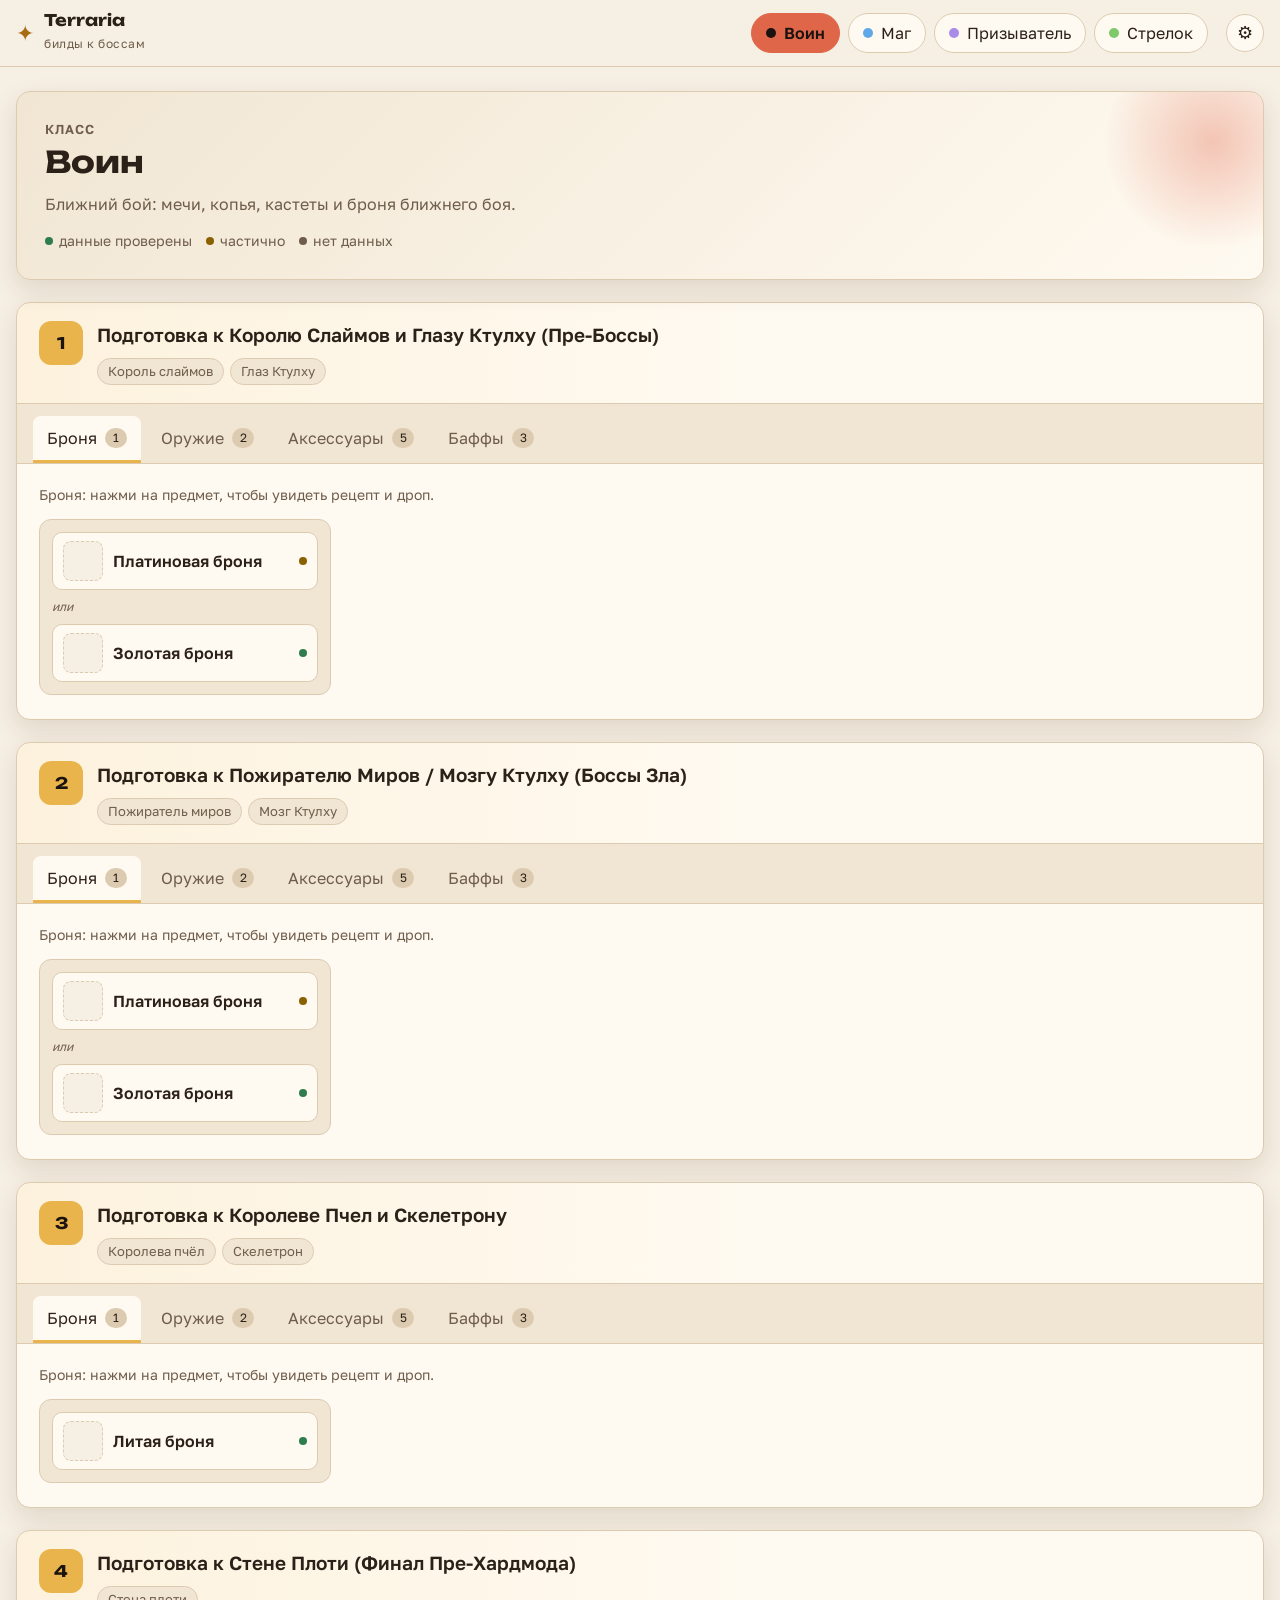
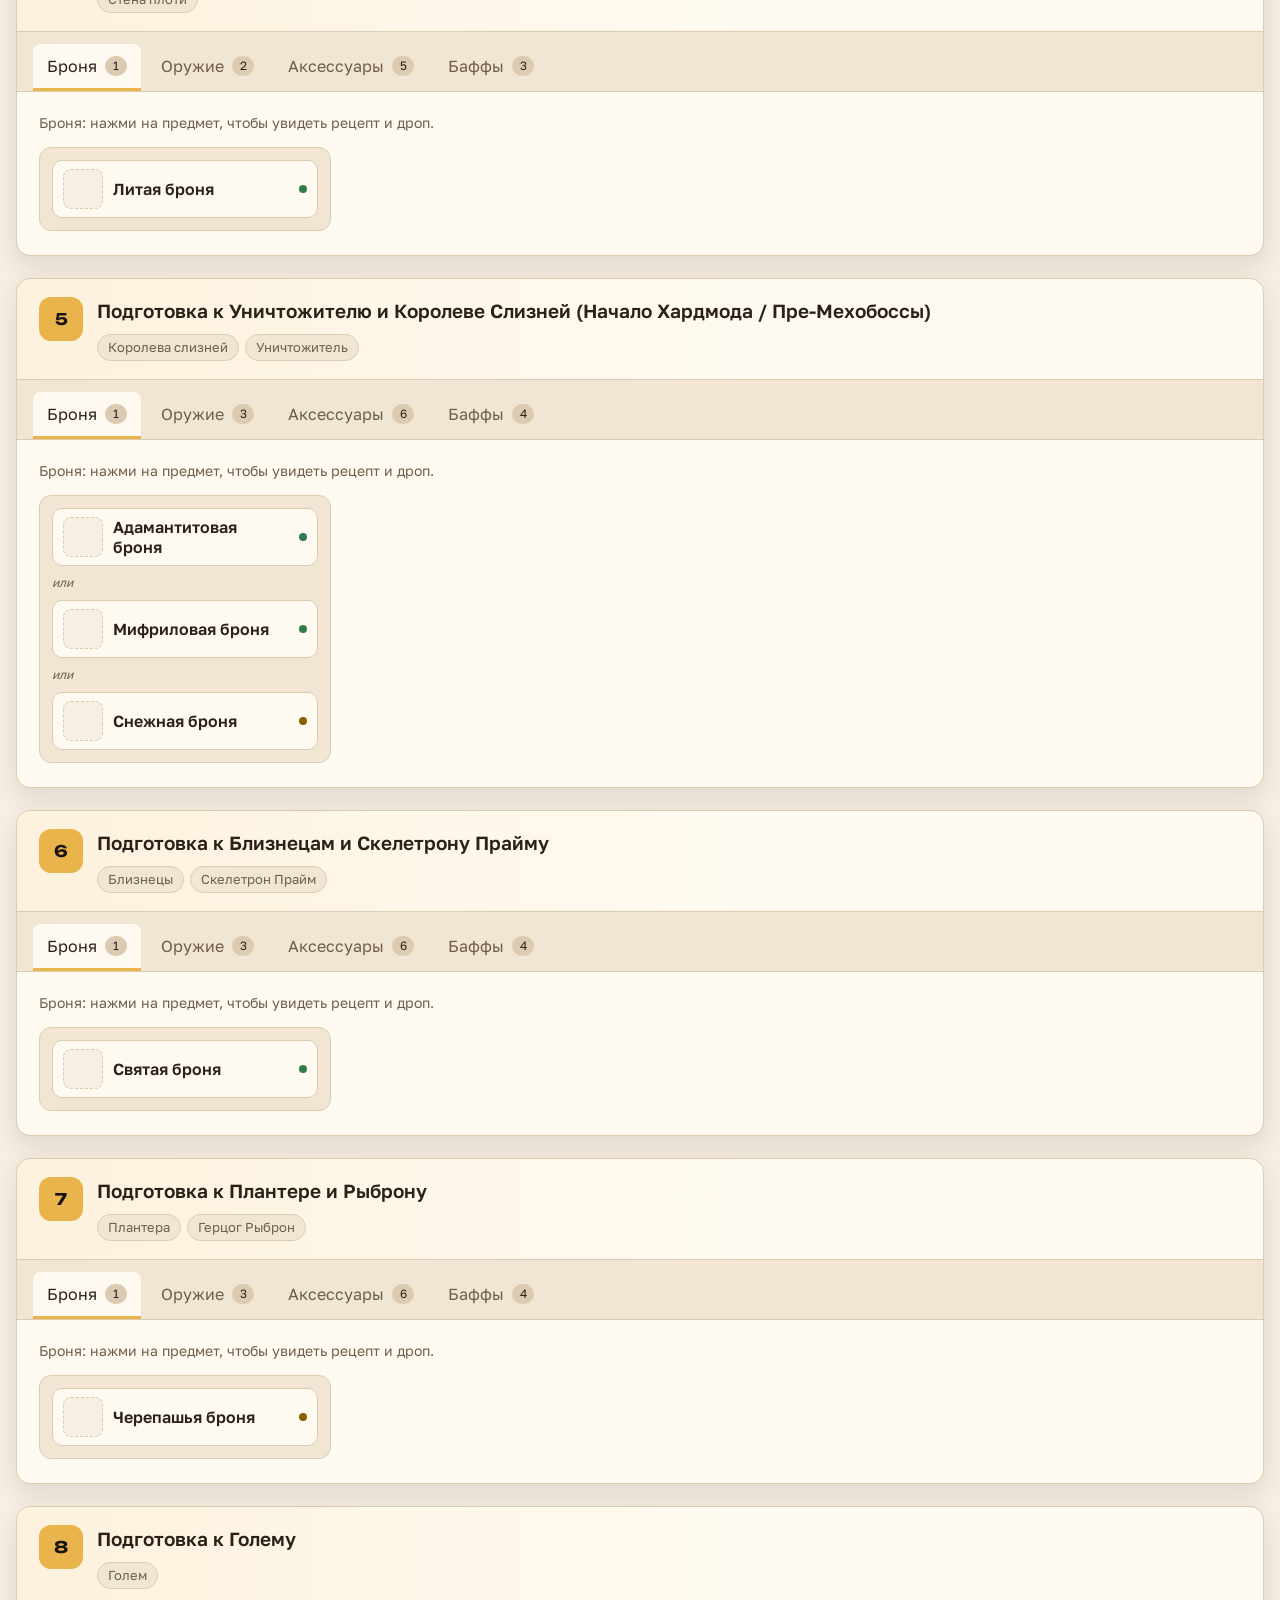
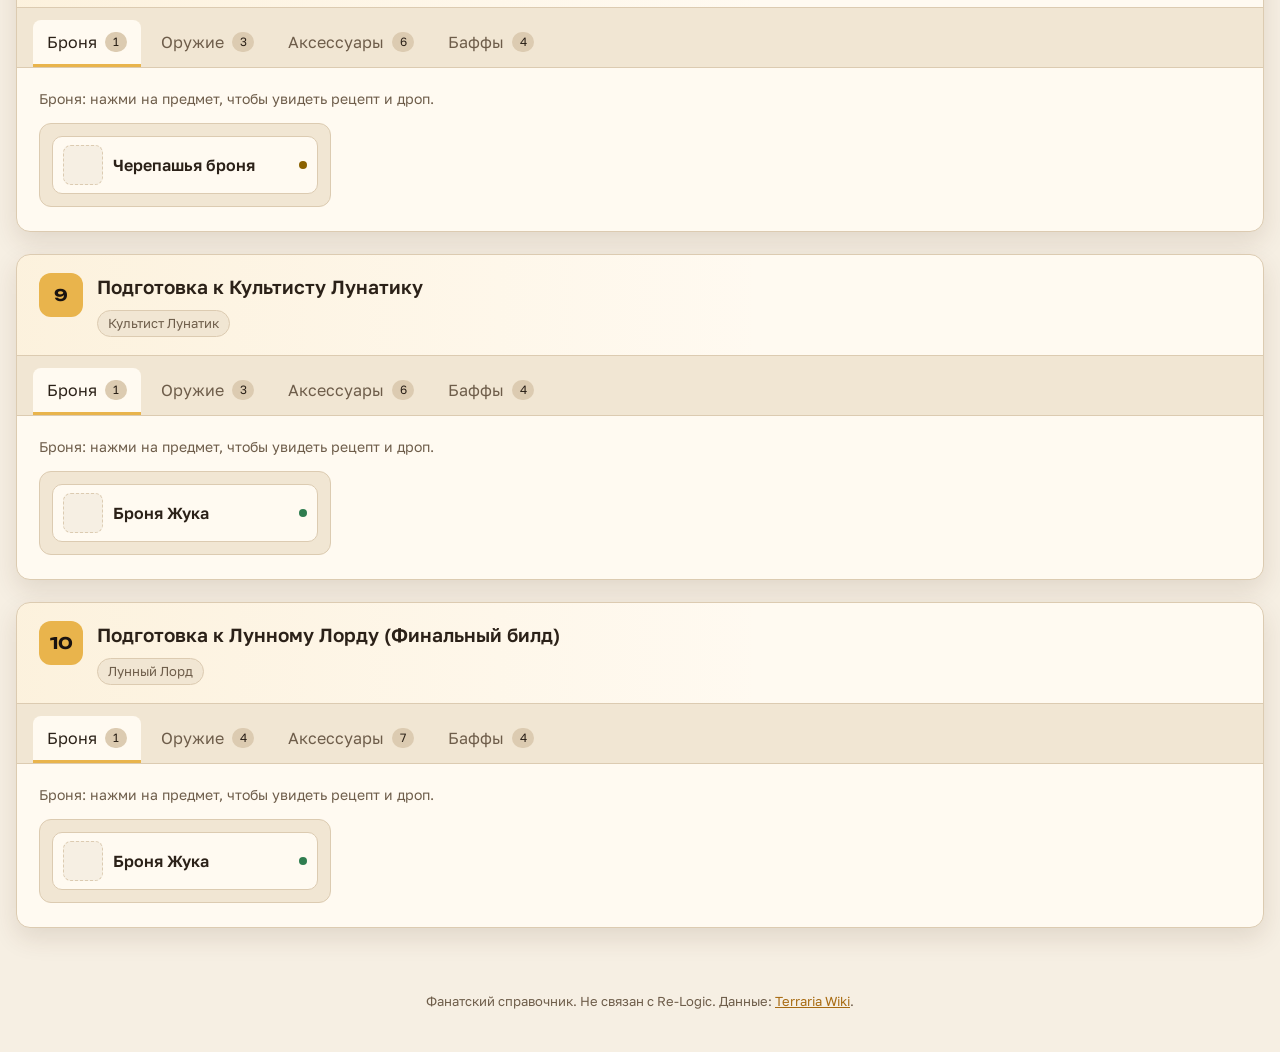
==== index.html @ 7548cb0b "Add files via upload" ====
<!doctype html>
<html lang="ru">
<head>
  <meta charset="utf-8">
  <meta name="viewport" content="width=device-width, initial-scale=1">
  <title>Билды перед боссами Terraria</title>
  <meta name="description" content="Билды по классам для подготовки к боссам Terraria: броня, оружие, аксессуары и баффы, с рецептами и дропом.">
  <link rel="preconnect" href="https://fonts.googleapis.com">
  <link rel="preconnect" href="https://fonts.gstatic.com" crossorigin>
  <link href="https://fonts.googleapis.com/css2?family=Unbounded:wght@500;700&family=Golos+Text:wght@400;500;600&display=swap" rel="stylesheet">
  <link rel="stylesheet" href="css/style.css">
</head>
<body>
  <header class="topbar">
    <div class="topbar-inner">
      <a class="brand" href="#">
        <span class="brand-mark" aria-hidden="true">✦</span>
        <span class="brand-text"><strong>Terraria</strong><small>билды к боссам</small></span>
      </a>
      <nav class="class-nav" id="class-nav" aria-label="Классы"></nav>
      <span class="edit-badge" id="edit-badge" hidden>Редактирование</span>
      <button class="gear-btn" id="design-btn" type="button" aria-label="Оформление сайта" title="Оформление сайта" hidden>🎨</button>
      <button class="gear-btn" id="settings-btn" type="button" aria-label="Настройки" title="Настройки редактирования">⚙</button>
    </div>
  </header>

  <main class="container" id="app">
    <noscript>Для работы сайта нужен JavaScript.</noscript>
  </main>

  <div class="modal-root" id="modal-root" hidden></div>

  <footer class="footer">
    Фанатский справочник. Не связан с Re-Logic. Данные: <a href="https://terraria.wiki.gg/ru/" target="_blank" rel="noopener noreferrer">Terraria Wiki</a>.
  </footer>

  <script src="js/app.js"></script>
</body>
</html>
---- css/style.css ----
:root {
  --bg: #15110e;
  --panel: #211a15;
  --panel-2: #2b221c;
  --line: #3f3229;
  --text: #f1e7d6;
  --muted: #b9a88f;
  --accent: #e9b44c;
  --ok: #7fd1a0;
  --warn: #f2c14e;
  --radius: 14px;
  --radius-md: 12px;
  --radius-sm: 10px;
  --nav-radius: 999px;
  --shadow: 0 10px 30px rgba(0, 0, 0, 0.35);
  --cls: #e9b44c;
  /* настраиваемые параметры (меняются в режиме «Оформление сайта») */
  --font-body: "Golos Text", system-ui, sans-serif;
  --font-head: "Unbounded", sans-serif;
  --font-title: var(--font-body);
  --fs-base: 16px;
  --lh: 1.5;
  --head-weight: 700;
  --title-weight: 600;
  --head-case: none;
  --name-size: 1em;
  --note-size: 12.5px;
  --container: 1280px;
  --card-min: 240px;
  --gap: 12px;
  --panel-pad: 22px;
  --entry-pad: 12px;
  --stage-gap: 22px;
  --hero-pad: 28px;
  --bw: 1px;
}
:root[data-theme="light"] {
  --bg: #f6efe3;
  --panel: #fffaf1;
  --panel-2: #f1e6d3;
  --line: #dccbb1;
  --text: #2b2118;
  --muted: #6e5d4a;
  --accent: #a86b12;
  --ok: #2f7d4f;
  --warn: #8a6100;
  --shadow: 0 10px 26px rgba(70, 45, 15, 0.12);
}
@media (prefers-color-scheme: light) {
  :root:not([data-theme]) {
    --bg: #f6efe3;
    --panel: #fffaf1;
    --panel-2: #f1e6d3;
    --line: #dccbb1;
    --text: #2b2118;
    --muted: #6e5d4a;
    --accent: #a86b12;
    --ok: #2f7d4f;
    --warn: #8a6100;
    --shadow: 0 10px 26px rgba(70, 45, 15, 0.12);
  }
}
* { box-sizing: border-box; }
html, body { margin: 0; }
body {
  background: var(--bg);
  color: var(--text);
  font-family: var(--font-body);
  font-size: var(--fs-base);
  line-height: var(--lh);
  min-height: 100vh;
  background-image: radial-gradient(1200px 500px at 15% -10%, rgba(233, 180, 76, 0.10), transparent 60%);
}
a { color: var(--accent); }
button { font: inherit; color: inherit; }
[hidden] { display: none !important; }

/* top bar */
.topbar {
  position: sticky; top: 0; z-index: 20;
  background: color-mix(in srgb, var(--bg) 88%, transparent);
  backdrop-filter: blur(8px);
  border-bottom: var(--bw) solid var(--line);
}
.topbar-inner {
  max-width: var(--container); margin: 0 auto; padding: 12px 16px;
  display: flex; align-items: center; gap: 18px; flex-wrap: wrap;
}
.brand { display: flex; align-items: center; gap: 10px; text-decoration: none; color: var(--text); }
.brand-mark { font-size: 22px; color: var(--accent); }
.brand-text strong { font-family: var(--font-head); font-weight: var(--head-weight); text-transform: var(--head-case); font-size: 16px; display: block; line-height: 1.1; }
.brand-text small { color: var(--muted); font-size: 12px; letter-spacing: .04em; }
.class-nav { display: flex; gap: 8px; flex-wrap: wrap; margin-left: auto; }
.class-btn {
  border: var(--bw) solid var(--line); background: var(--panel);
  border-radius: var(--nav-radius); padding: 7px 14px; cursor: pointer;
  display: inline-flex; align-items: center; gap: 8px;
  transition: border-color .2s, background .2s;
}
.class-btn:hover { border-color: var(--cls); }
.class-btn[aria-current="page"] { background: var(--cls); color: #1a1310; border-color: var(--cls); font-weight: 600; }
.class-dot { width: 10px; height: 10px; border-radius: 50%; background: var(--cls); }
.class-btn[aria-current="page"] .class-dot { background: #1a1310; }

/* layout */
.container { max-width: var(--container); margin: 0 auto; padding: 24px 16px 40px; }
.hero {
  background: linear-gradient(135deg, var(--panel-2), var(--panel));
  border: var(--bw) solid var(--line); border-radius: var(--radius);
  padding: var(--hero-pad); box-shadow: var(--shadow); position: relative; overflow: hidden;
}
.hero::after {
  content: ""; position: absolute; right: -60px; top: -60px; width: 220px; height: 220px;
  border-radius: 50%; background: radial-gradient(circle, color-mix(in srgb, var(--cls) 35%, transparent), transparent 70%);
  pointer-events: none;
}
.eyebrow { margin: 0 0 6px; color: var(--cls); font-size: 13px; letter-spacing: .08em; text-transform: uppercase; font-weight: 600; }
.hero h1 { margin: 0 0 8px; font-family: var(--font-head); font-weight: var(--head-weight); text-transform: var(--head-case); font-size: clamp(22px, 3vw, 30px); }
.hero p { margin: 0; color: var(--muted); max-width: 70ch; }
.legend { margin-top: 14px; display: flex; gap: 14px; flex-wrap: wrap; color: var(--muted); font-size: 14px; }
.legend span { display: inline-flex; align-items: center; gap: 6px; }

.stage {
  margin-top: var(--stage-gap); background: var(--panel); border: var(--bw) solid var(--line);
  border-radius: var(--radius); box-shadow: var(--shadow); overflow: hidden;
}
.stage-head {
  display: grid; grid-template-columns: auto 1fr; gap: 14px; align-items: start;
  padding: 18px var(--panel-pad); border-bottom: var(--bw) solid var(--line);
  background: linear-gradient(90deg, color-mix(in srgb, var(--cls) 12%, transparent), transparent 60%);
}
.stage-num {
  width: 44px; height: 44px; border-radius: var(--radius-md); display: grid; place-items: center;
  background: var(--cls); color: #1a1310; font-family: var(--font-head); font-weight: var(--head-weight);
}
.stage-title { margin: 0; font-size: 19px; font-weight: var(--title-weight); font-family: var(--font-title); text-transform: var(--head-case); }
.boss-chips { display: flex; gap: 6px; flex-wrap: wrap; margin-top: 8px; }
.boss-chip {
  font-size: 13px; padding: 3px 10px; border-radius: 999px;
  background: var(--panel-2); border: var(--bw) solid var(--line); color: var(--muted);
}

.build-tabs {
  display: flex; gap: 6px; padding: 12px 16px 0; flex-wrap: wrap;
  border-bottom: var(--bw) solid var(--line); background: var(--panel-2);
}
.build-tab {
  border: 0; background: transparent; padding: 10px 14px; cursor: pointer;
  color: var(--muted); border-bottom: 3px solid transparent; border-radius: 8px 8px 0 0;
  display: inline-flex; align-items: center; gap: 8px;
}
.build-tab:hover { color: var(--text); }
.build-tab[aria-selected="true"] { color: var(--text); border-bottom-color: var(--cls); background: var(--panel); }
.count {
  font-size: 12px; min-width: 22px; text-align: center; padding: 1px 7px; border-radius: 999px;
  background: var(--line); color: var(--text);
}
.build-panel { padding: 20px var(--panel-pad) 24px; }
.build-panel-title { margin: 0 0 14px; color: var(--muted); font-size: 14px; }

.entry-grid {
  display: grid; gap: var(--gap);
  grid-template-columns: repeat(auto-fill, minmax(min(var(--card-min), 100%), 1fr));
}
.entry {
  background: var(--panel-2); border: var(--bw) solid var(--line); border-radius: var(--radius-md);
  padding: var(--entry-pad); display: flex; flex-direction: column; gap: 10px;
}
.entry-groups { display: flex; flex-direction: column; gap: 8px; }
.join { font-size: 12px; color: var(--muted); text-transform: uppercase; letter-spacing: .06em; }
.alt-row { display: flex; align-items: center; gap: 8px; flex-wrap: wrap; }
.alt-sep { font-size: 12px; color: var(--muted); font-style: italic; }
.item-btn {
  display: flex; align-items: center; gap: 10px; text-align: left;
  background: var(--panel); border: var(--bw) solid var(--line); border-radius: var(--radius-sm);
  padding: 8px 10px; cursor: pointer; width: 100%;
  transition: transform .15s, border-color .15s;
}
.item-btn:hover { border-color: var(--cls); transform: translateY(-1px); }
.item-btn:focus-visible { outline: 2px solid var(--cls); outline-offset: 2px; }
.img-slot {
  width: 40px; height: 40px; flex: 0 0 40px; border-radius: 8px;
  border: 1px dashed var(--line); background: var(--bg);
}
.item-btn > span:nth-child(2) { flex: 1 1 auto; min-width: 0; }
.item-name { display: block; font-weight: 600; line-height: 1.25; font-size: var(--name-size); overflow-wrap: anywhere; }
.item-note { display: block; font-size: var(--note-size); color: var(--muted); overflow-wrap: anywhere; }
.img-slot { overflow: hidden; }
.img-slot.has-img { border-style: solid; background: transparent; }
.img-slot img { width: 100%; height: 100%; object-fit: contain; display: block; }
.status-dot { width: 8px; height: 8px; border-radius: 50%; flex: 0 0 8px; background: var(--muted); }
.status-dot.ok { background: var(--ok); }
.status-dot.partial { background: var(--warn); }
.empty { color: var(--muted); padding: 14px 4px; margin: 0; }
.generic { font-size: 14px; color: var(--muted); font-style: italic; padding: 6px 2px; }

/* modal */
.modal-root {
  position: fixed; inset: 0; z-index: 50; background: rgba(0, 0, 0, 0.6);
  display: grid; place-items: center; padding: 16px;
}
.modal {
  width: min(760px, 100%); max-height: calc(100vh - 32px); overflow: auto;
  background: var(--panel); border: var(--bw) solid var(--line); border-radius: calc(var(--radius) + 2px); box-shadow: var(--shadow);
}
.modal-head {
  display: flex; gap: 14px; align-items: center; padding: 18px 20px; border-bottom: var(--bw) solid var(--line);
}
.modal-head h2 { margin: 0; font-size: 20px; font-family: var(--font-title); }
.modal-head .sub { color: var(--muted); font-size: 14px; }
.modal-close {
  margin-left: auto; border: var(--bw) solid var(--line); background: var(--panel-2); border-radius: var(--radius-sm);
  width: 36px; height: 36px; cursor: pointer; font-size: 18px;
}
.modal-body { padding: 18px 20px 22px; display: grid; gap: 16px; }
.modal-section h3 { margin: 0 0 8px; font-size: 15px; color: var(--cls); text-transform: uppercase; letter-spacing: .05em; }
.recipe {
  background: var(--panel-2); border: var(--bw) solid var(--line); border-radius: var(--radius-md); padding: 12px; margin-bottom: 8px;
}
.recipe-station { font-size: 13px; color: var(--muted); margin-bottom: 8px; }
.ingredients { display: flex; flex-wrap: wrap; gap: 8px; }
.ingredient {
  display: inline-flex; gap: 6px; align-items: center; text-decoration: none;
  background: var(--panel); border: var(--bw) solid var(--line); color: var(--text);
  border-radius: 999px; padding: 5px 12px; font-size: 14px;
}
.ingredient:hover { border-color: var(--accent); }
.ingredient b { color: var(--accent); font-weight: 600; }
.drop-list { margin: 0; padding-left: 18px; }
.drop-list li { margin: 4px 0; }
.source-block {
  border-left: 4px solid #e6c229; background: rgba(230, 194, 41, 0.12);
  padding: 10px 14px; border-radius: 8px; font-size: 14px;
}
.badge {
  display: inline-block; font-size: 12px; padding: 2px 9px; border-radius: 999px;
  border: var(--bw) solid var(--line); color: var(--muted);
}
.badge.ok { color: var(--ok); border-color: var(--ok); }
.badge.partial { color: var(--warn); border-color: var(--warn); }

.footer { text-align: center; color: var(--muted); font-size: 13px; padding: 24px 16px 40px; }

@media (max-width: 640px) {
  .class-nav { margin-left: 0; width: 100%; }
  .class-btn { flex: 1 1 auto; justify-content: center; }
  .stage-head { padding: 16px; }
  .build-panel { padding: 16px; }
  .entry-grid { grid-template-columns: 1fr; }
  .hero { padding: 20px; }
}

/* armor set pieces */
.piece { margin-bottom: 12px; }
.piece-name { display: flex; align-items: baseline; gap: 8px; font-weight: 600; margin: 0 0 6px; }
.piece-name small { color: var(--muted); font-weight: 400; font-size: 13px; }

/* ---------- owner settings & editor ---------- */
.gear-btn {
  border: var(--bw) solid var(--line); background: var(--panel); border-radius: 999px;
  width: 38px; height: 38px; cursor: pointer; font-size: 18px; color: var(--text);
}
.gear-btn:hover { border-color: var(--accent); }
.edit-badge {
  font-size: 12px; font-weight: 600; padding: 5px 10px; border-radius: 999px;
  background: var(--accent); color: #1a1310; letter-spacing: .03em;
}
.item-wrap { position: relative; }
.item-wrap .item-btn { width: 100%; }
.remove-btn {
  position: absolute; top: -7px; right: -7px; width: 22px; height: 22px; border-radius: 50%;
  border: var(--bw) solid var(--line); background: var(--panel); color: var(--text); cursor: pointer;
  font-size: 14px; line-height: 1; display: grid; place-items: center; padding: 0;
}
.remove-btn:hover { background: #b33; color: #fff; border-color: #b33; }
.add-entry { border-style: dashed; gap: 8px; }
.add-title { font-weight: 600; color: var(--cls); font-size: 14px; }
.modal.wide { width: min(900px, 100%); }
.desc { margin: 0; white-space: pre-wrap; }
.ed-hint { color: var(--muted); font-size: 14px; margin: 0; }
.ed-field { display: grid; gap: 4px; min-width: 0; flex: 1 1 180px; }
.ed-label { font-size: 12.5px; color: var(--muted); }
.ed-input {
  width: 100%; font: inherit; color: var(--text); background: var(--bg);
  border: var(--bw) solid var(--line); border-radius: 9px; padding: 8px 10px;
}
textarea.ed-input { resize: vertical; }
.ed-input:focus { outline: 2px solid var(--cls); outline-offset: 1px; }
.ed-grid { display: grid; gap: 12px; grid-template-columns: repeat(auto-fit, minmax(220px, 1fr)); }
.ed-row { display: flex; gap: 8px; align-items: flex-end; flex-wrap: wrap; }
.ed-row .ed-field:nth-child(2) { flex: 0 0 110px; }
.ed-list { display: grid; gap: 10px; }
.ed-card { border: var(--bw) solid var(--line); background: var(--panel-2); border-radius: var(--radius-md); padding: 12px; display: grid; gap: 8px; }
.ed-actions { display: flex; gap: 8px; justify-content: flex-end; flex-wrap: wrap; }
.ed-btn {
  font: inherit; font-size: 14px; border-radius: 9px; padding: 8px 12px; cursor: pointer;
  border: var(--bw) solid var(--line); background: var(--panel-2); color: var(--text);
}
.ed-btn:hover { border-color: var(--accent); }
.ed-btn.primary { background: var(--cls); color: #1a1310; border-color: var(--cls); font-weight: 600; }
.ed-btn.danger { color: #c44; }
.ed-btn.small { padding: 6px 10px; align-self: flex-end; }
.savebar {
  position: fixed; left: 50%; bottom: 16px; transform: translateX(-50%); z-index: 40;
  display: flex; gap: 12px; align-items: center; flex-wrap: wrap; justify-content: center;
  background: var(--panel); border: 1px solid var(--accent); border-radius: 14px;
  box-shadow: var(--shadow); padding: 10px 14px; max-width: calc(100vw - 24px);
}
.toast {
  position: fixed; right: 16px; bottom: 16px; z-index: 60; max-width: 360px;
  background: var(--panel); border: var(--bw) solid var(--line); border-radius: 12px;
  box-shadow: var(--shadow); padding: 10px 14px; font-size: 14px;
}
.editing .stage { border-style: dashed; }

/* ---------- title edit / item preview ---------- */
.stage-title-row { display: flex; align-items: center; gap: 8px; flex-wrap: wrap; }
.stage-title-row .ed-input { font-size: 17px; max-width: 520px; }
.title-edit {
  border: var(--bw) solid var(--line); background: var(--panel-2); color: var(--text);
  border-radius: 8px; width: 28px; height: 28px; cursor: pointer; font-size: 14px; line-height: 1; padding: 0;
}
.title-edit:hover { border-color: var(--accent); }
.item-btn.preview { cursor: default; }
.item-btn.preview:hover { transform: none; border-color: var(--line); }
.ed-section-title { margin: 0; font-size: 13px; text-transform: uppercase; letter-spacing: .05em; color: var(--cls); }

/* ---------- appearance designer (owner only) ----------
   Панель использует собственные цвета, чтобы оставаться читаемой,
   даже если выбрать неудачные цвета самого сайта. */
.designer {
  --dz-bg: #1f1c19; --dz-panel: #2a2622; --dz-line: #4a433b;
  --dz-text: #f3eee6; --dz-muted: #b3a99a; --dz-accent: #e9b44c;
  position: fixed; top: 0; right: 0; bottom: 0; width: min(400px, 100vw); z-index: 45;
  display: flex; flex-direction: column;
  background: var(--dz-bg); color: var(--dz-text);
  border-left: 1px solid var(--dz-line); box-shadow: -8px 0 30px rgba(0, 0, 0, 0.35);
  font: 14px/1.4 system-ui, -apple-system, "Segoe UI", Roboto, sans-serif;
}
.designer *, .designer *::before, .designer *::after { box-sizing: border-box; }
.dz-head { display: flex; align-items: center; gap: 8px; padding: 12px 14px; border-bottom: 1px solid var(--dz-line); }
.dz-head strong { flex: 1; font-size: 15px; }
.dz-x {
  width: 32px; height: 32px; border-radius: 8px; border: 1px solid var(--dz-line);
  background: var(--dz-panel); color: var(--dz-text); cursor: pointer; font-size: 16px;
}
.dz-tabs { display: flex; flex-wrap: wrap; gap: 4px; padding: 8px 10px; border-bottom: 1px solid var(--dz-line); }
.dz-tab {
  border: 1px solid transparent; background: transparent; color: var(--dz-muted);
  padding: 5px 9px; border-radius: 8px; cursor: pointer; font: inherit;
}
.dz-tab:hover { color: var(--dz-text); }
.dz-tab[aria-selected="true"] { background: var(--dz-accent); color: #1a1310; font-weight: 600; }
.dz-body { flex: 1; overflow: auto; padding: 12px 14px 20px; display: grid; gap: 10px; align-content: start; }
.dz-foot { display: flex; gap: 8px; flex-wrap: wrap; align-items: center; padding: 10px 14px; border-top: 1px solid var(--dz-line); }
.dz-state { flex: 1 1 100%; font-size: 12.5px; color: var(--dz-muted); }
.dz-ctl { display: grid; gap: 4px; }
.dz-lab { font-size: 12.5px; color: var(--dz-muted); }
.dz-field { display: flex; gap: 8px; align-items: center; }
.dz-input {
  flex: 1; min-width: 0; font: inherit; color: var(--dz-text); background: var(--dz-panel);
  border: 1px solid var(--dz-line); border-radius: 8px; padding: 7px 9px;
}
textarea.dz-input { resize: vertical; width: 100%; }
textarea.dz-css { font-family: ui-monospace, Consolas, "Courier New", monospace; font-size: 12.5px; min-height: 220px; }
.dz-input:focus { outline: 2px solid var(--dz-accent); outline-offset: 1px; }
.dz-color { width: 42px; height: 34px; padding: 0; border: 1px solid var(--dz-line); border-radius: 8px; background: none; cursor: pointer; flex: 0 0 42px; }
.dz-hex { max-width: 112px; font-family: ui-monospace, Consolas, monospace; }
.dz-hex.bad { border-color: #e0505f; }
.dz-range { flex: 1; min-width: 0; accent-color: var(--dz-accent); }
.dz-out { min-width: 58px; text-align: right; color: var(--dz-muted); font-variant-numeric: tabular-nums; }
.dz-reset {
  flex: 0 0 28px; width: 28px; height: 28px; padding: 0; border-radius: 8px; cursor: pointer;
  border: 1px solid var(--dz-line); background: transparent; color: var(--dz-muted); font-size: 14px;
}
.dz-reset:hover { color: var(--dz-text); border-color: var(--dz-accent); }
.dz-toggle { display: flex; align-items: center; gap: 10px; cursor: pointer; flex: 1; }
.dz-toggle input { width: 18px; height: 18px; accent-color: var(--dz-accent); }
.dz-btn {
  font: inherit; border: 1px solid var(--dz-line); background: var(--dz-panel); color: var(--dz-text);
  border-radius: 8px; padding: 7px 11px; cursor: pointer;
}
.dz-btn:hover { border-color: var(--dz-accent); }
.dz-btn.primary { background: var(--dz-accent); color: #1a1310; border-color: var(--dz-accent); font-weight: 600; }
.dz-btn.danger { color: #ff9a9a; }
.dz-row { display: flex; gap: 8px; flex-wrap: wrap; }
.dz-presets { display: grid; grid-template-columns: repeat(2, 1fr); gap: 8px; }
.dz-preset {
  display: grid; gap: 6px; text-align: left; padding: 8px; cursor: pointer; font: inherit;
  border: 1px solid var(--dz-line); background: var(--dz-panel); color: var(--dz-text); border-radius: 10px;
}
.dz-preset:hover { border-color: var(--dz-accent); }
.dz-sw { display: flex; height: 22px; border-radius: 6px; overflow: hidden; border: 1px solid rgba(255,255,255,.12); }
.dz-sw i { flex: 1; }
.dz-h { margin: 8px 0 0; font-size: 12px; text-transform: uppercase; letter-spacing: .06em; color: var(--dz-accent); }
.dz-hint { color: var(--dz-muted); font-size: 12.5px; margin: 0; }
.dz-warn { color: #ffcf6b; }
.dz-good { color: #8fdca8; }
.dz-det { border: 1px solid var(--dz-line); border-radius: 10px; padding: 8px 10px; }
.dz-det summary { cursor: pointer; color: var(--dz-accent); }
.dz-det[open] summary { margin-bottom: 8px; }
.dz-det .dz-ctl { margin-top: 8px; }
body.designer-open { padding-right: 400px; }
.designer-open .savebar { display: none; }
.designer-open .toast { right: 416px; }
@media (max-width: 760px) {
  .designer { top: auto; width: 100%; height: 62vh; border-left: 0; border-top: 1px solid var(--dz-line); box-shadow: 0 -8px 30px rgba(0,0,0,.35); }
  body.designer-open { padding-right: 0; padding-bottom: 62vh; }
  .designer-open .toast { right: 16px; bottom: calc(62vh + 12px); }
}
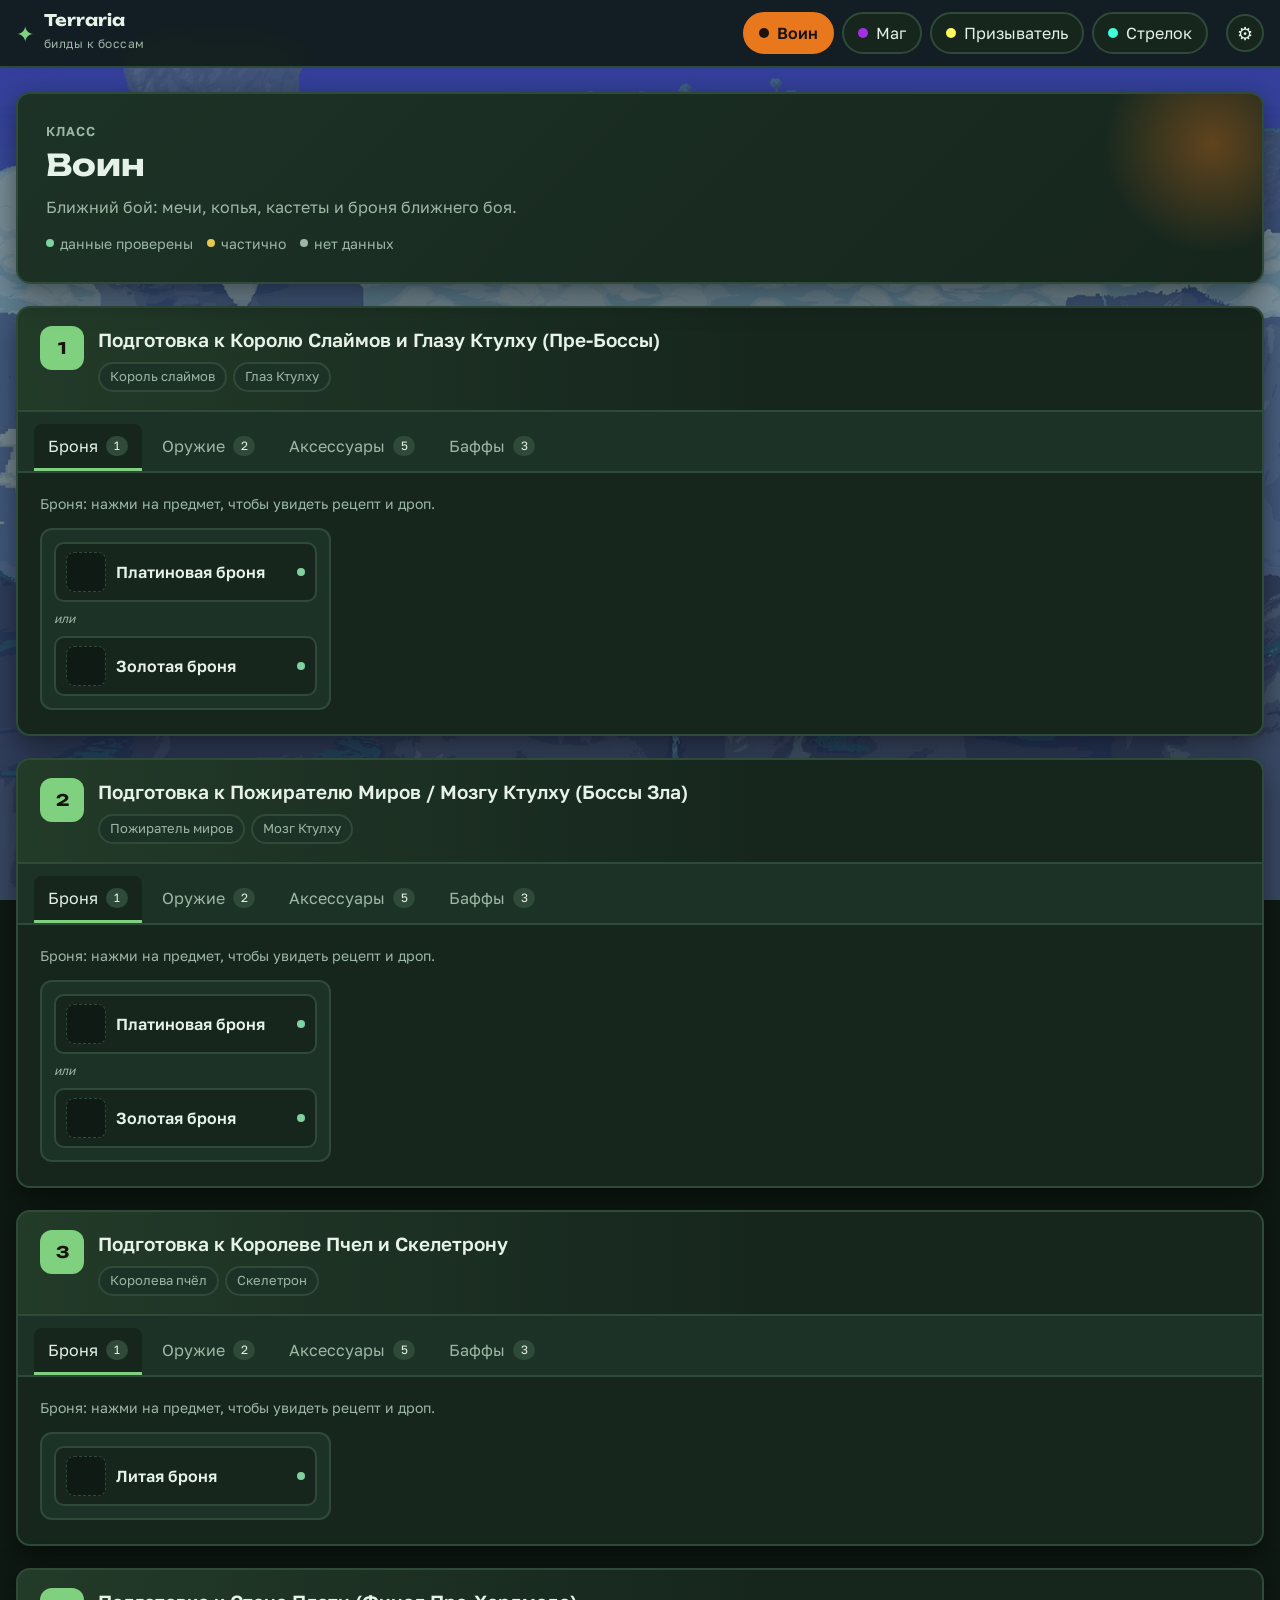
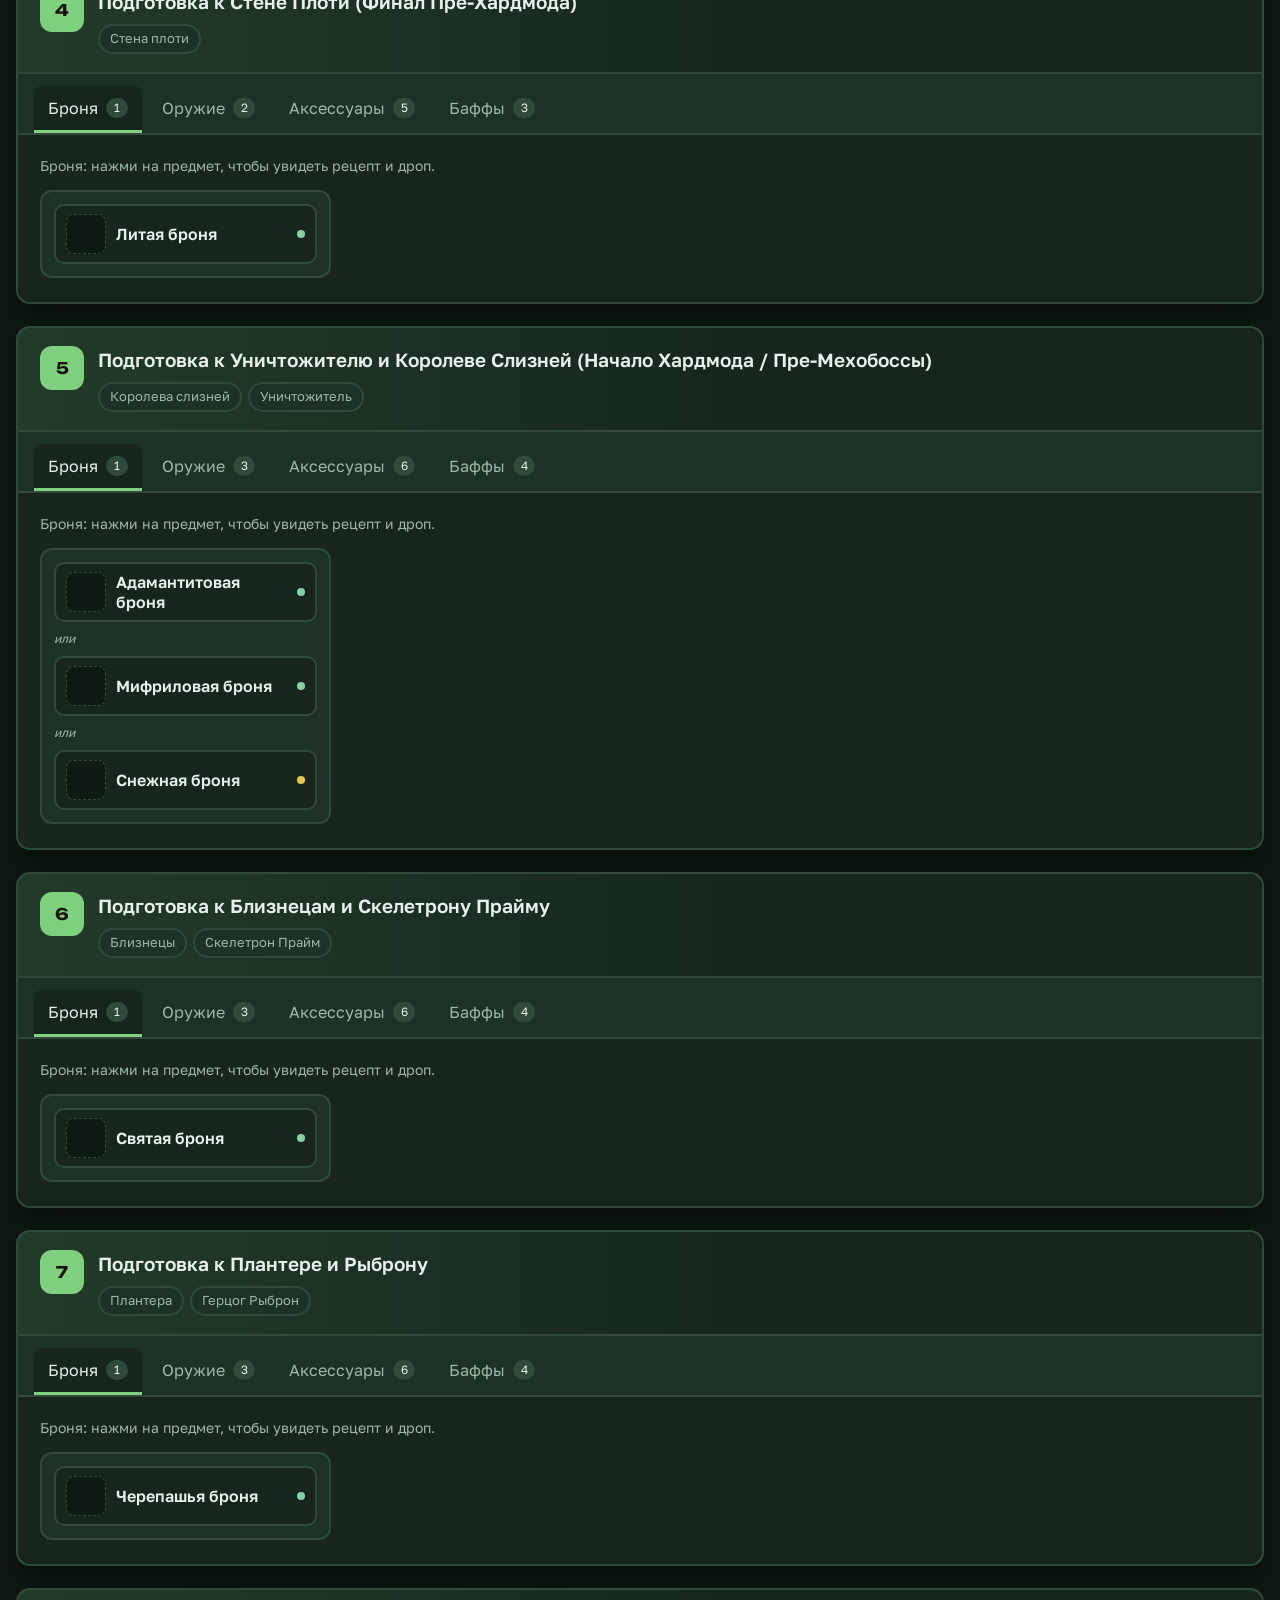
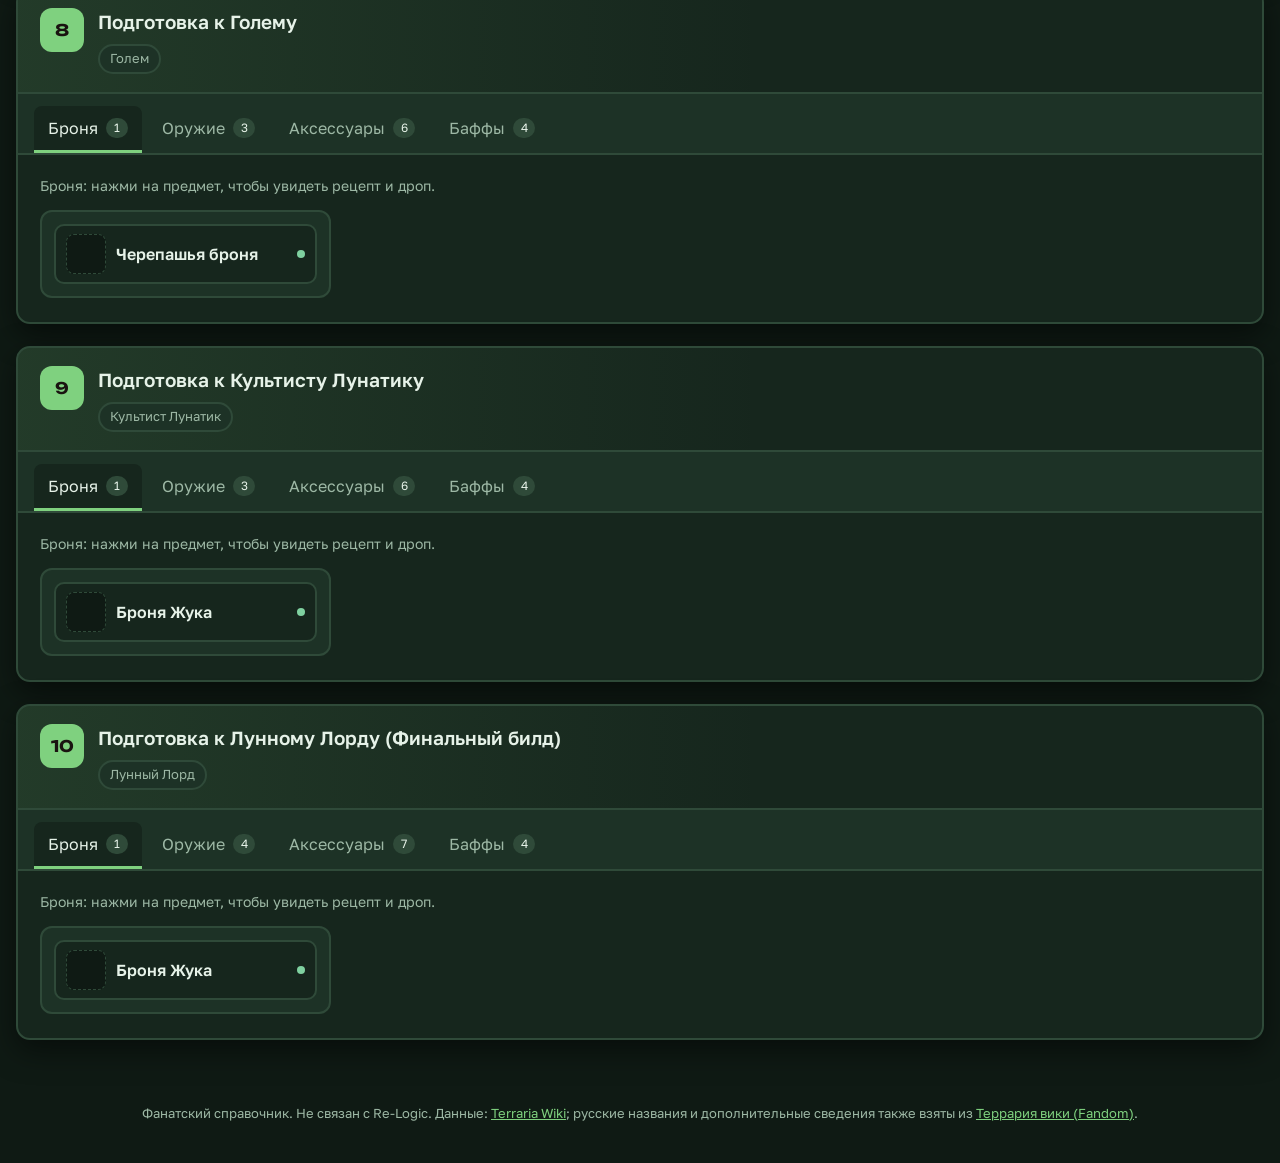
==== commit 5b787642: "Add files via upload" ====
--- a/index.html
+++ b/index.html
@@ -31,7 +31,7 @@
   <div class="modal-root" id="modal-root" hidden></div>
 
   <footer class="footer">
-    Фанатский справочник. Не связан с Re-Logic. Данные: <a href="https://terraria.wiki.gg/ru/" target="_blank" rel="noopener noreferrer">Terraria Wiki</a>.
+    Фанатский справочник. Не связан с Re-Logic. Данные: <a href="https://terraria.wiki.gg/ru/" target="_blank" rel="noopener noreferrer">Terraria Wiki</a>; русские названия и дополнительные сведения также взяты из <a href="https://terraria-game.fandom.com/ru/wiki/%D0%A2%D0%B5%D1%80%D1%80%D0%B0%D1%80%D0%B8%D1%8F_%D0%B2%D0%B8%D0%BA%D0%B8" target="_blank" rel="noopener noreferrer">Террария вики (Fandom)</a>.
   </footer>
 
   <script src="js/app.js"></script>
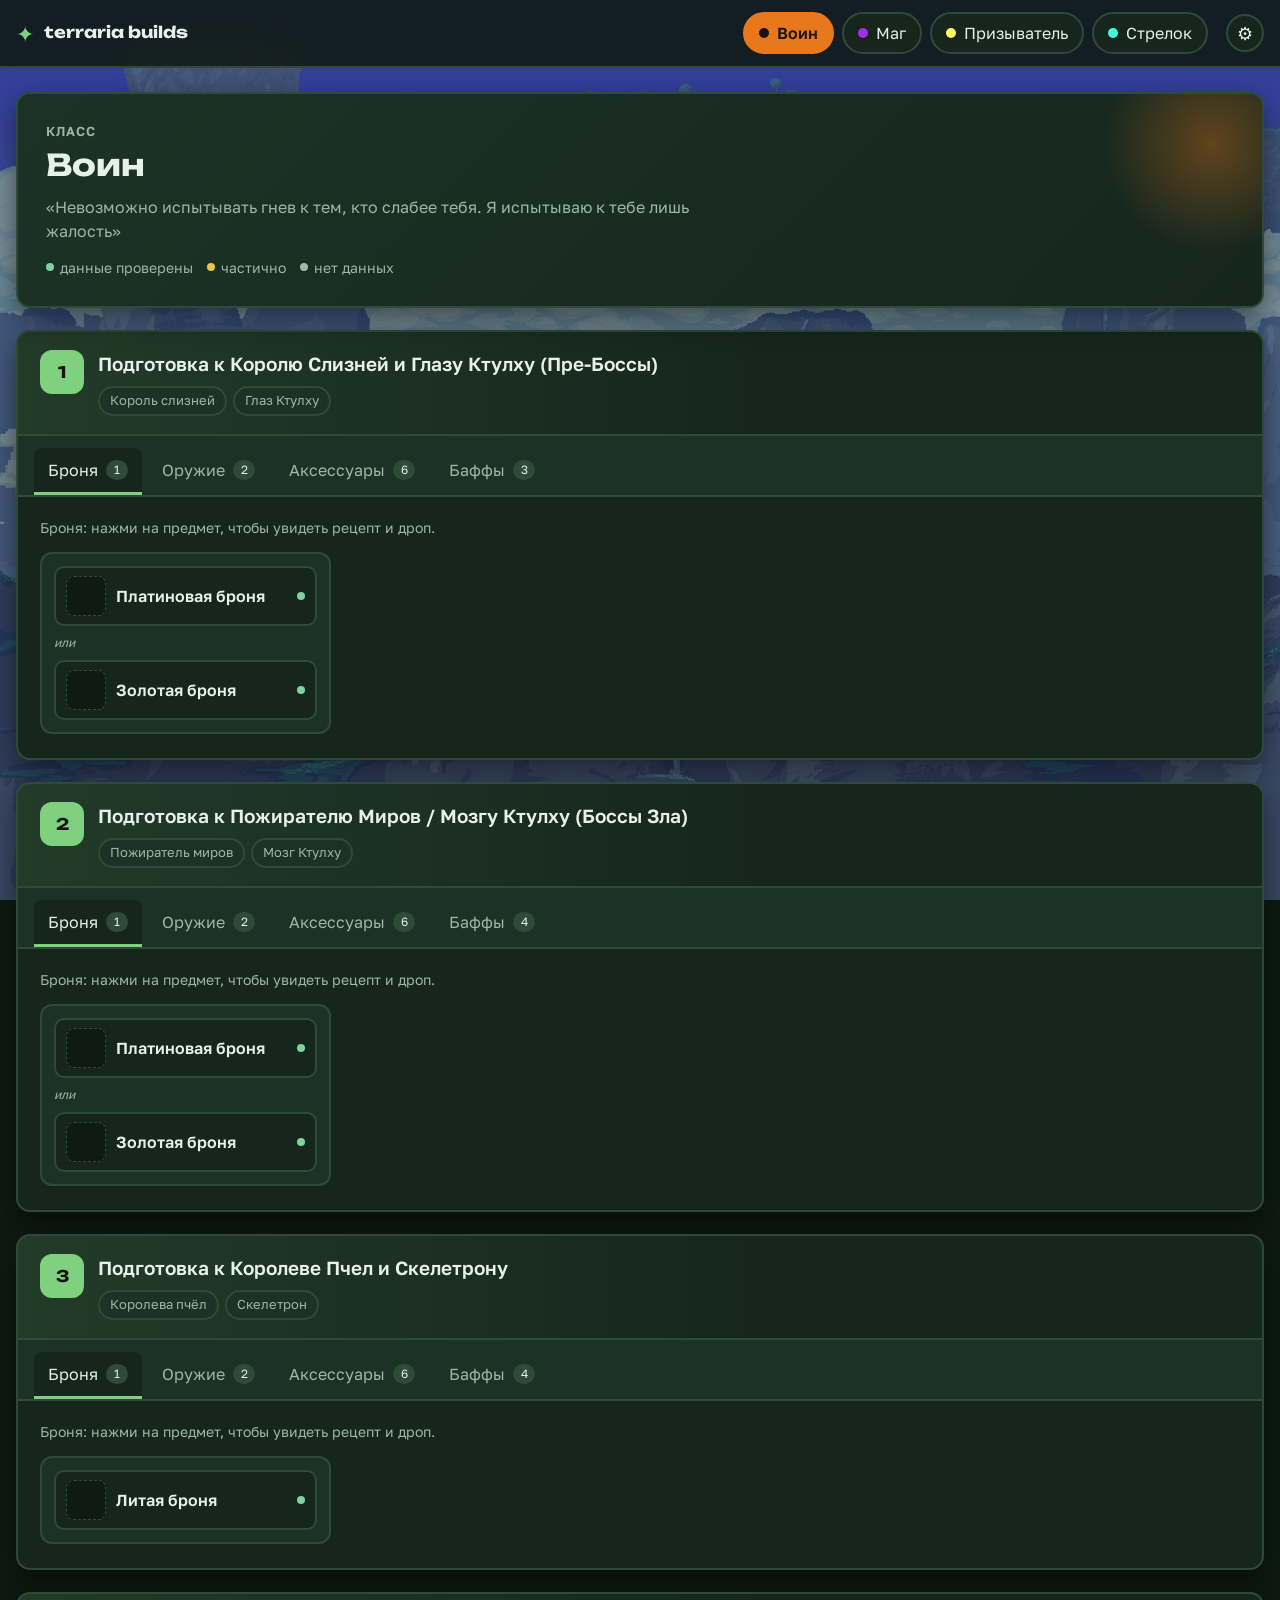
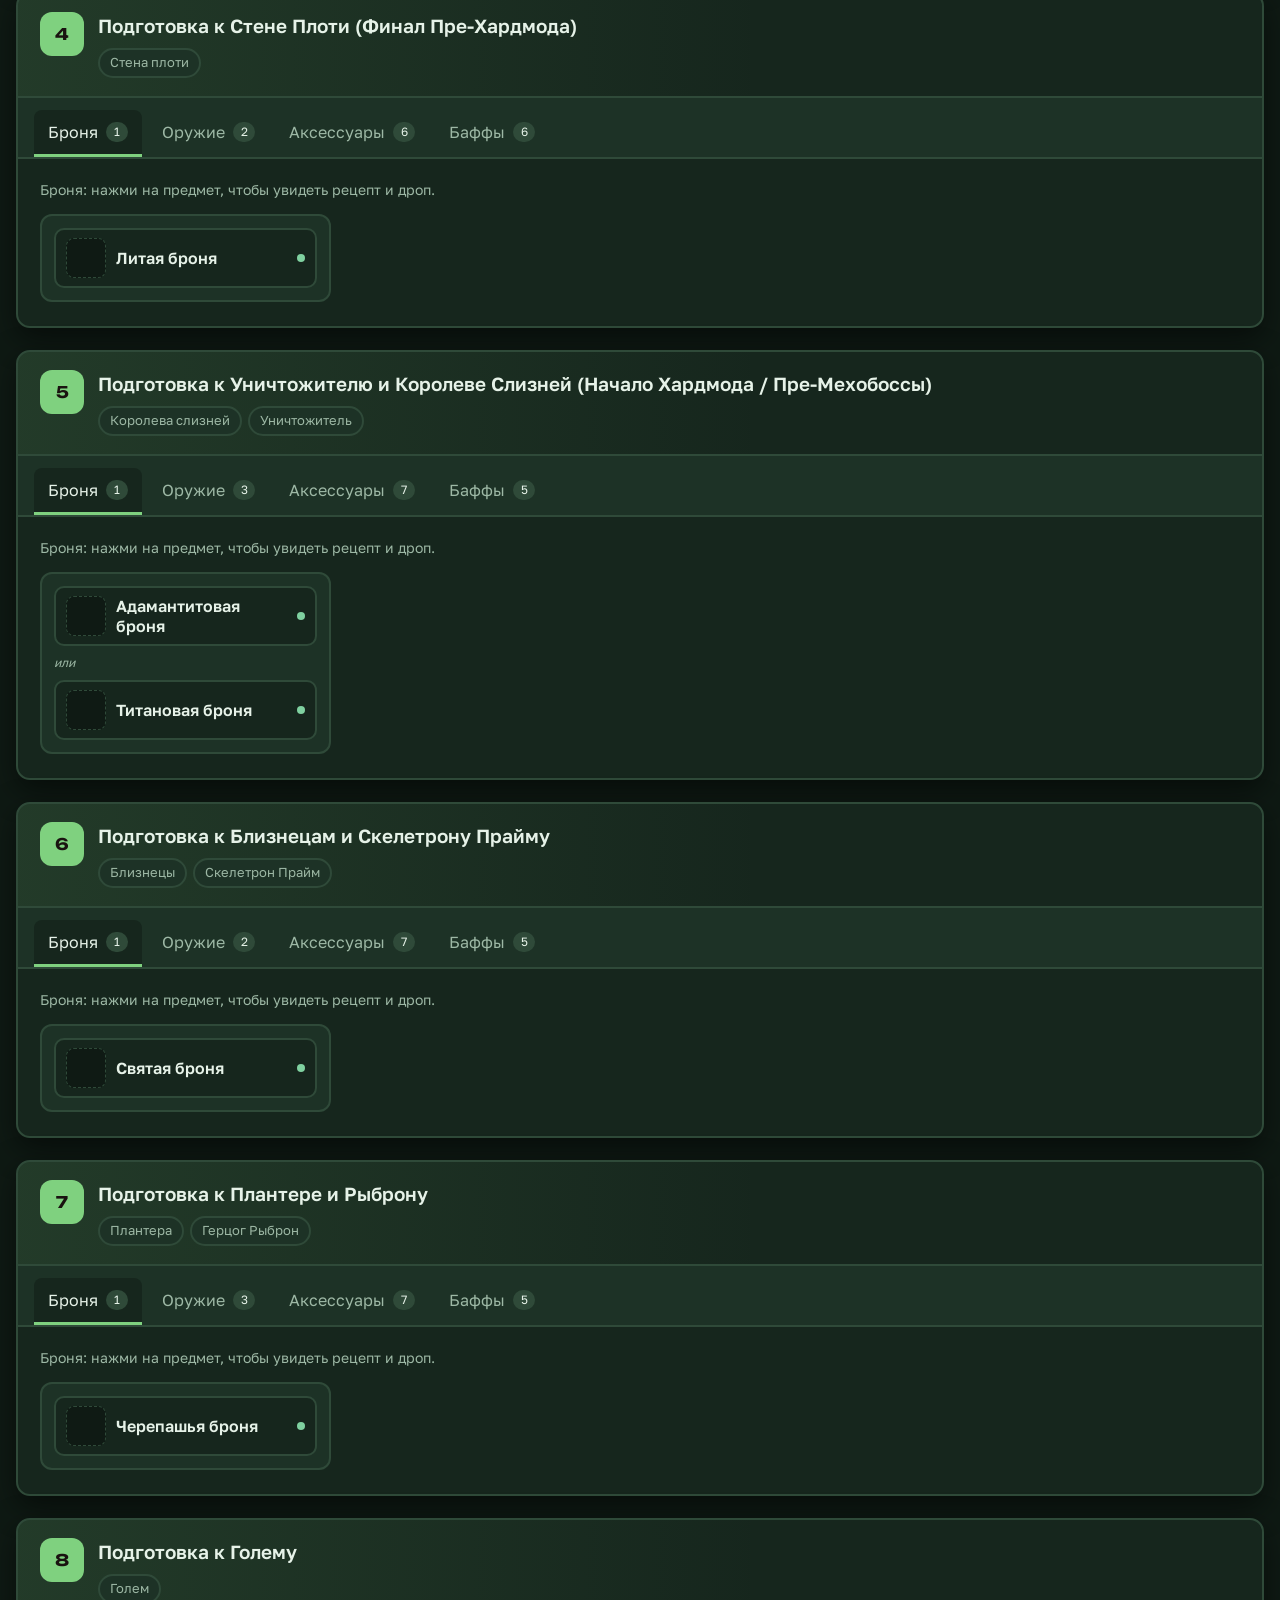
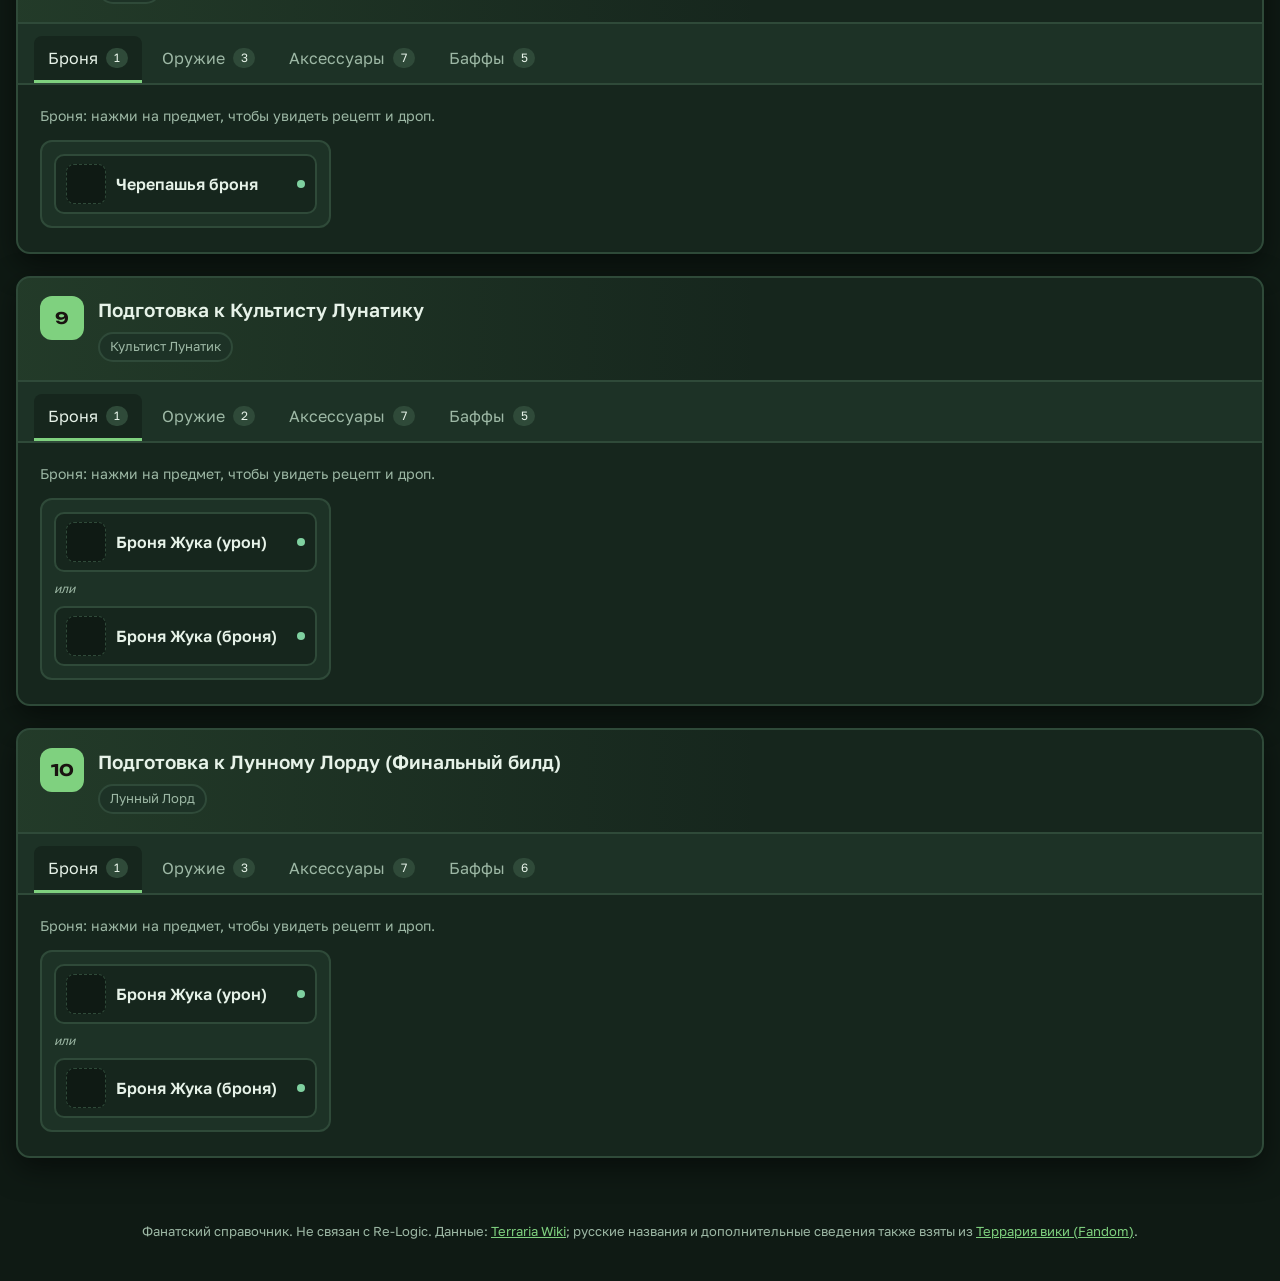
==== commit deee212d: "Add files via upload" ====
--- a/index.html
+++ b/index.html
@@ -3,7 +3,9 @@
 <head>
   <meta charset="utf-8">
   <meta name="viewport" content="width=device-width, initial-scale=1">
-  <title>Билды перед боссами Terraria</title>
+  <title>terraria builds</title>
+  <link rel="icon" type="image/jpeg" href="images/zenit-icon.jpg">
+  <link rel="apple-touch-icon" href="images/zenit-icon.jpg">
   <meta name="description" content="Билды по классам для подготовки к боссам Terraria: броня, оружие, аксессуары и баффы, с рецептами и дропом.">
   <link rel="preconnect" href="https://fonts.googleapis.com">
   <link rel="preconnect" href="https://fonts.gstatic.com" crossorigin>
@@ -13,9 +15,9 @@
 <body>
   <header class="topbar">
     <div class="topbar-inner">
-      <a class="brand" href="#">
+      <a class="brand" href="https://github.com/anoba-sss/terraria-builds" target="_blank" rel="noopener noreferrer">
         <span class="brand-mark" aria-hidden="true">✦</span>
-        <span class="brand-text"><strong>Terraria</strong><small>билды к боссам</small></span>
+        <span class="brand-text"><strong>terraria builds</strong><small></small></span>
       </a>
       <nav class="class-nav" id="class-nav" aria-label="Классы"></nav>
       <span class="edit-badge" id="edit-badge" hidden>Редактирование</span>
--- a/css/style.css
+++ b/css/style.css
@@ -288,7 +288,8 @@
 .ed-input:focus { outline: 2px solid var(--cls); outline-offset: 1px; }
 .ed-grid { display: grid; gap: 12px; grid-template-columns: repeat(auto-fit, minmax(220px, 1fr)); }
 .ed-row { display: flex; gap: 8px; align-items: flex-end; flex-wrap: wrap; }
-.ed-row .ed-field:nth-child(2) { flex: 0 0 110px; }
+.ed-row .ed-field:nth-child(2) { flex: 1 1 160px; }
+.ed-row .ed-field:has(input[type="number"]) { flex: 0 0 110px; }
 .ed-list { display: grid; gap: 10px; }
 .ed-card { border: var(--bw) solid var(--line); background: var(--panel-2); border-radius: var(--radius-md); padding: 12px; display: grid; gap: 8px; }
 .ed-actions { display: flex; gap: 8px; justify-content: flex-end; flex-wrap: wrap; }
@@ -408,3 +409,7 @@
   body.designer-open { padding-right: 0; padding-bottom: 62vh; }
   .designer-open .toast { right: 16px; bottom: calc(62vh + 12px); }
 }
+
+.alt-adder { margin-top: 8px; }
+.alt-form { display: flex; flex-wrap: wrap; gap: 6px; align-items: center; }
+.alt-form .ed-input { flex: 1 1 180px; min-width: 0; }
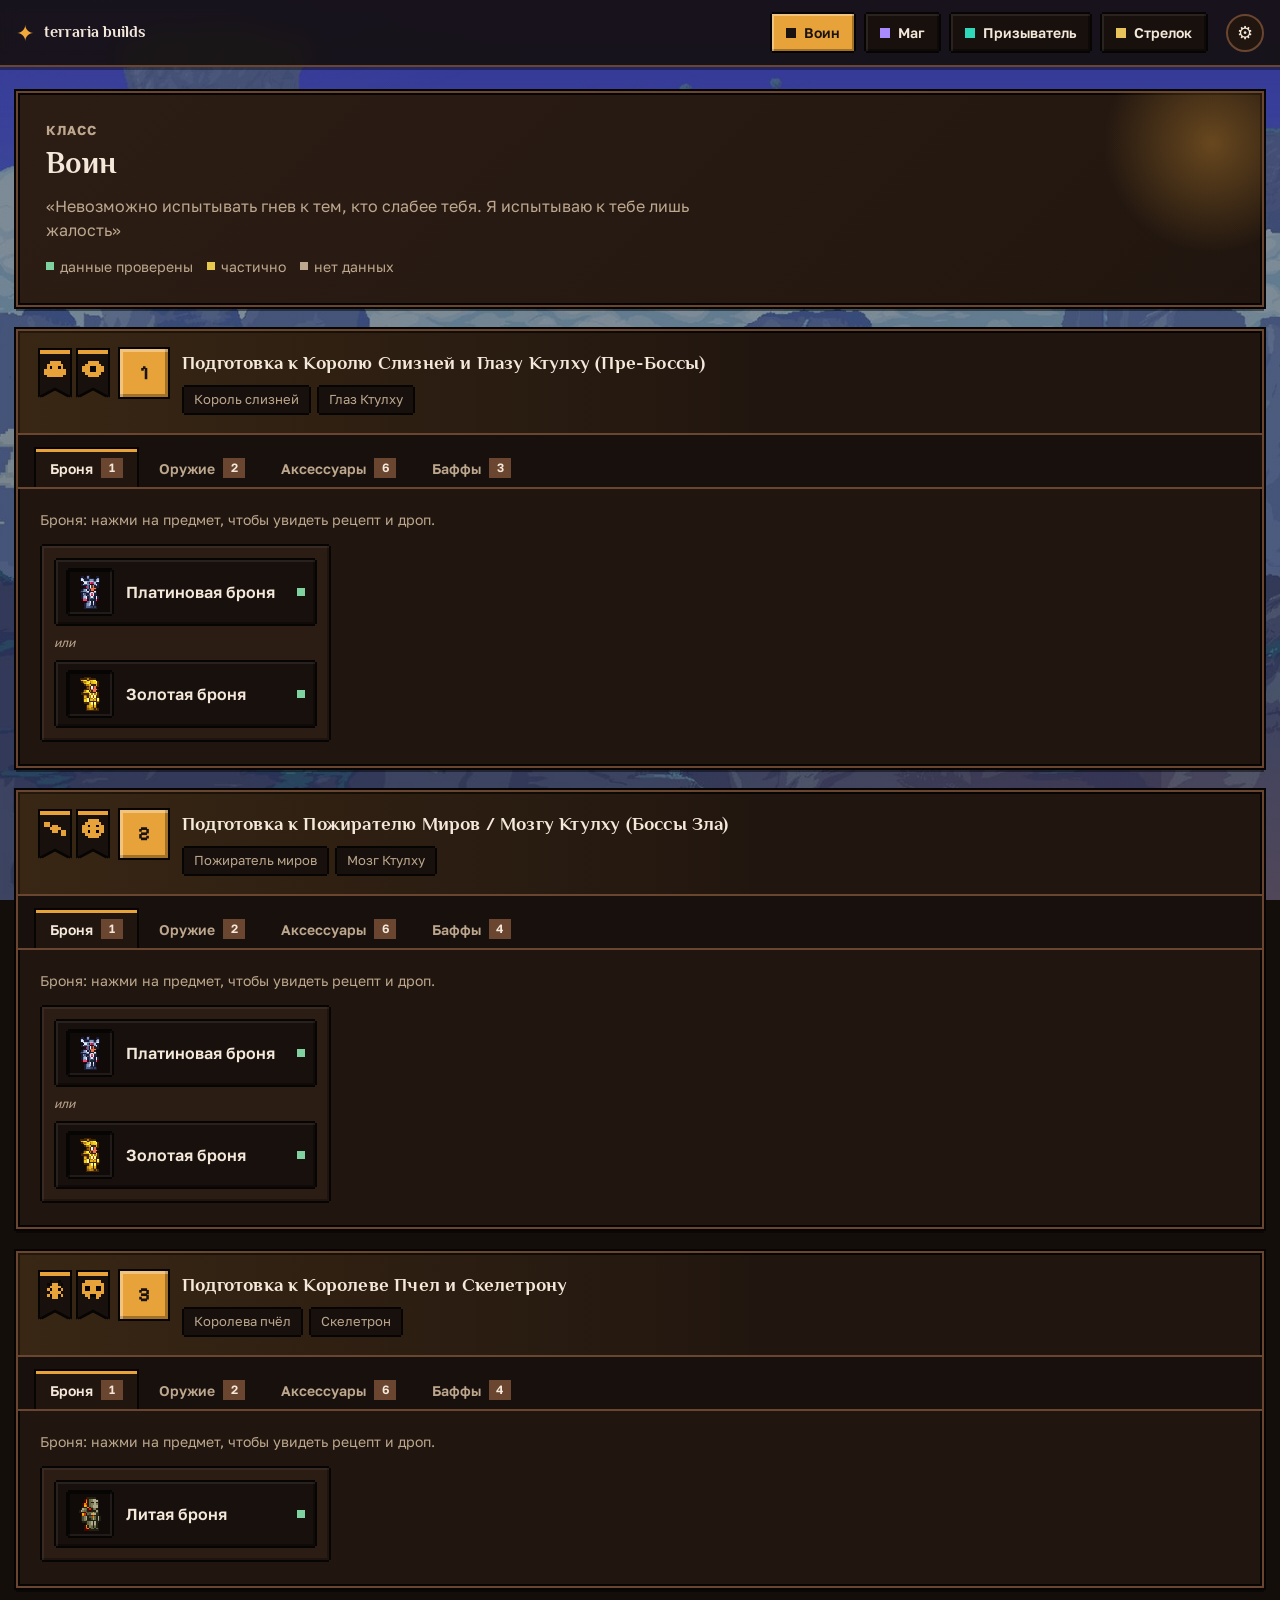
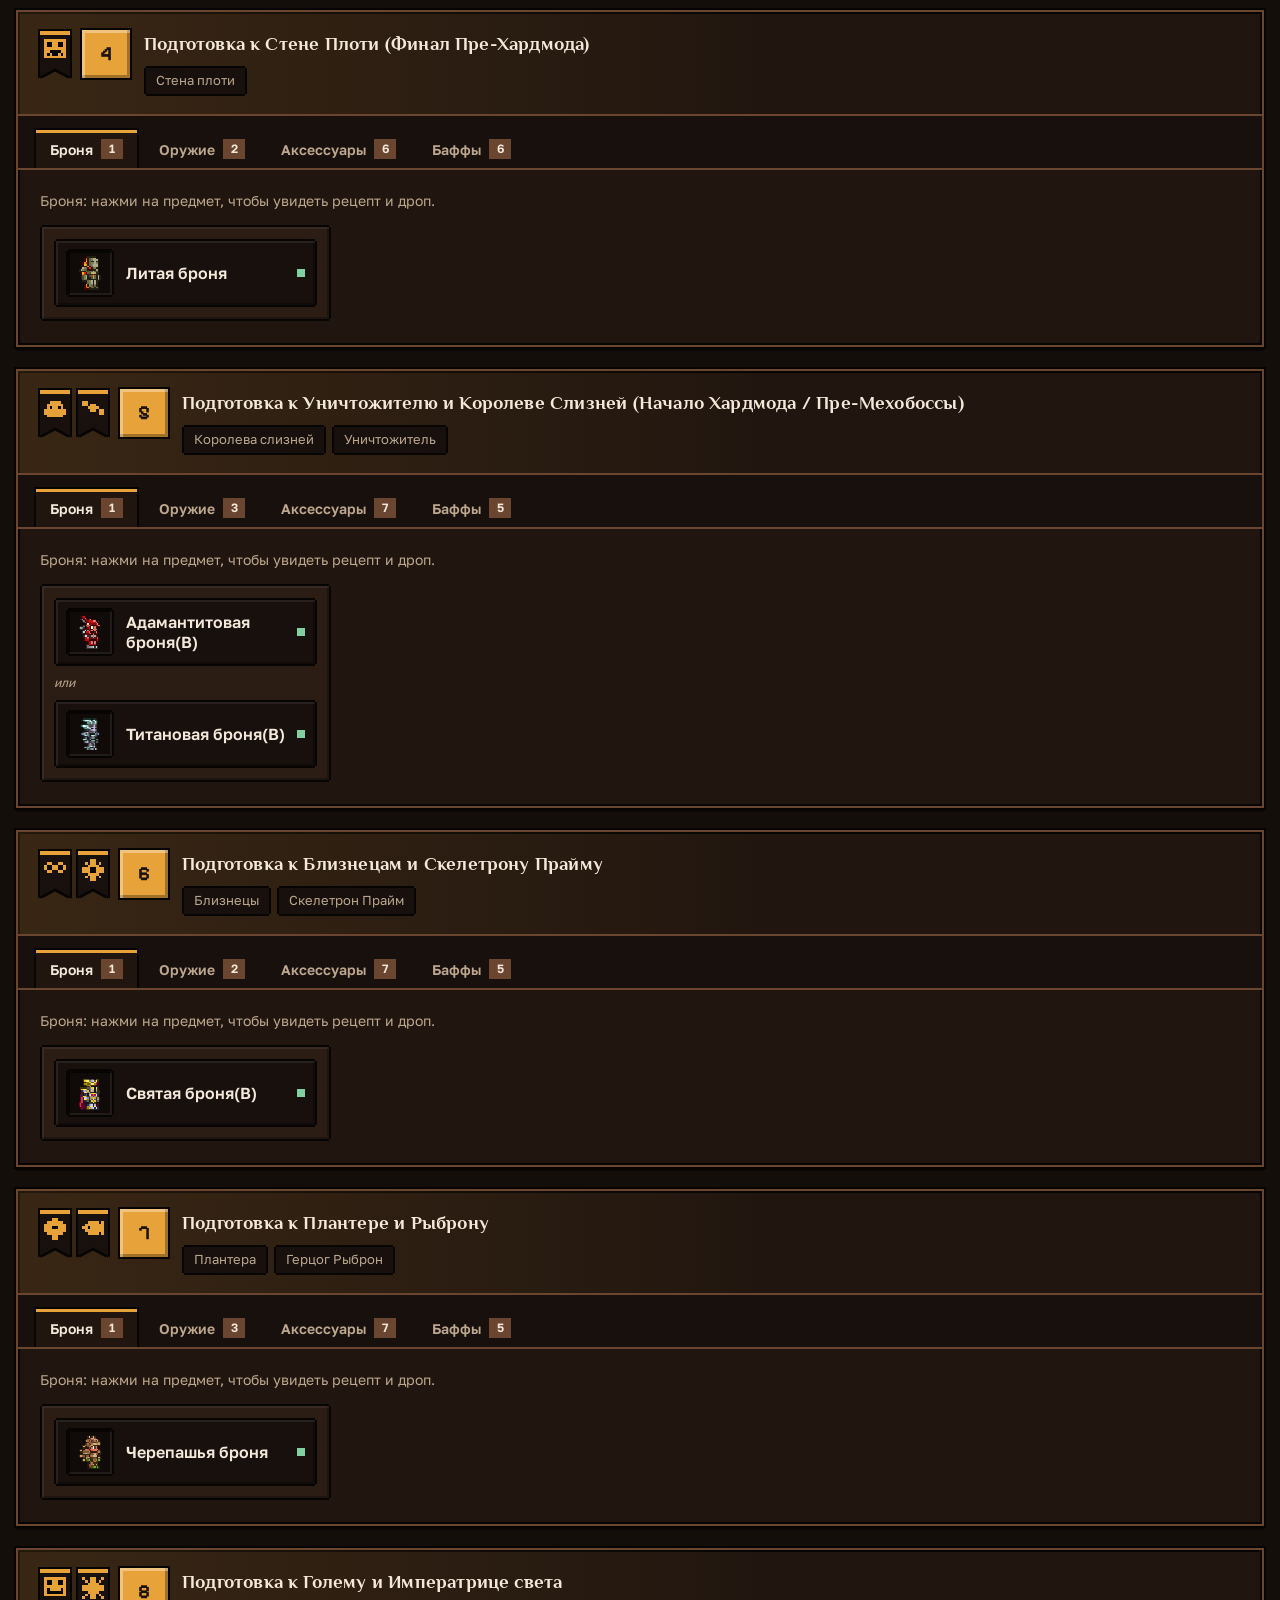
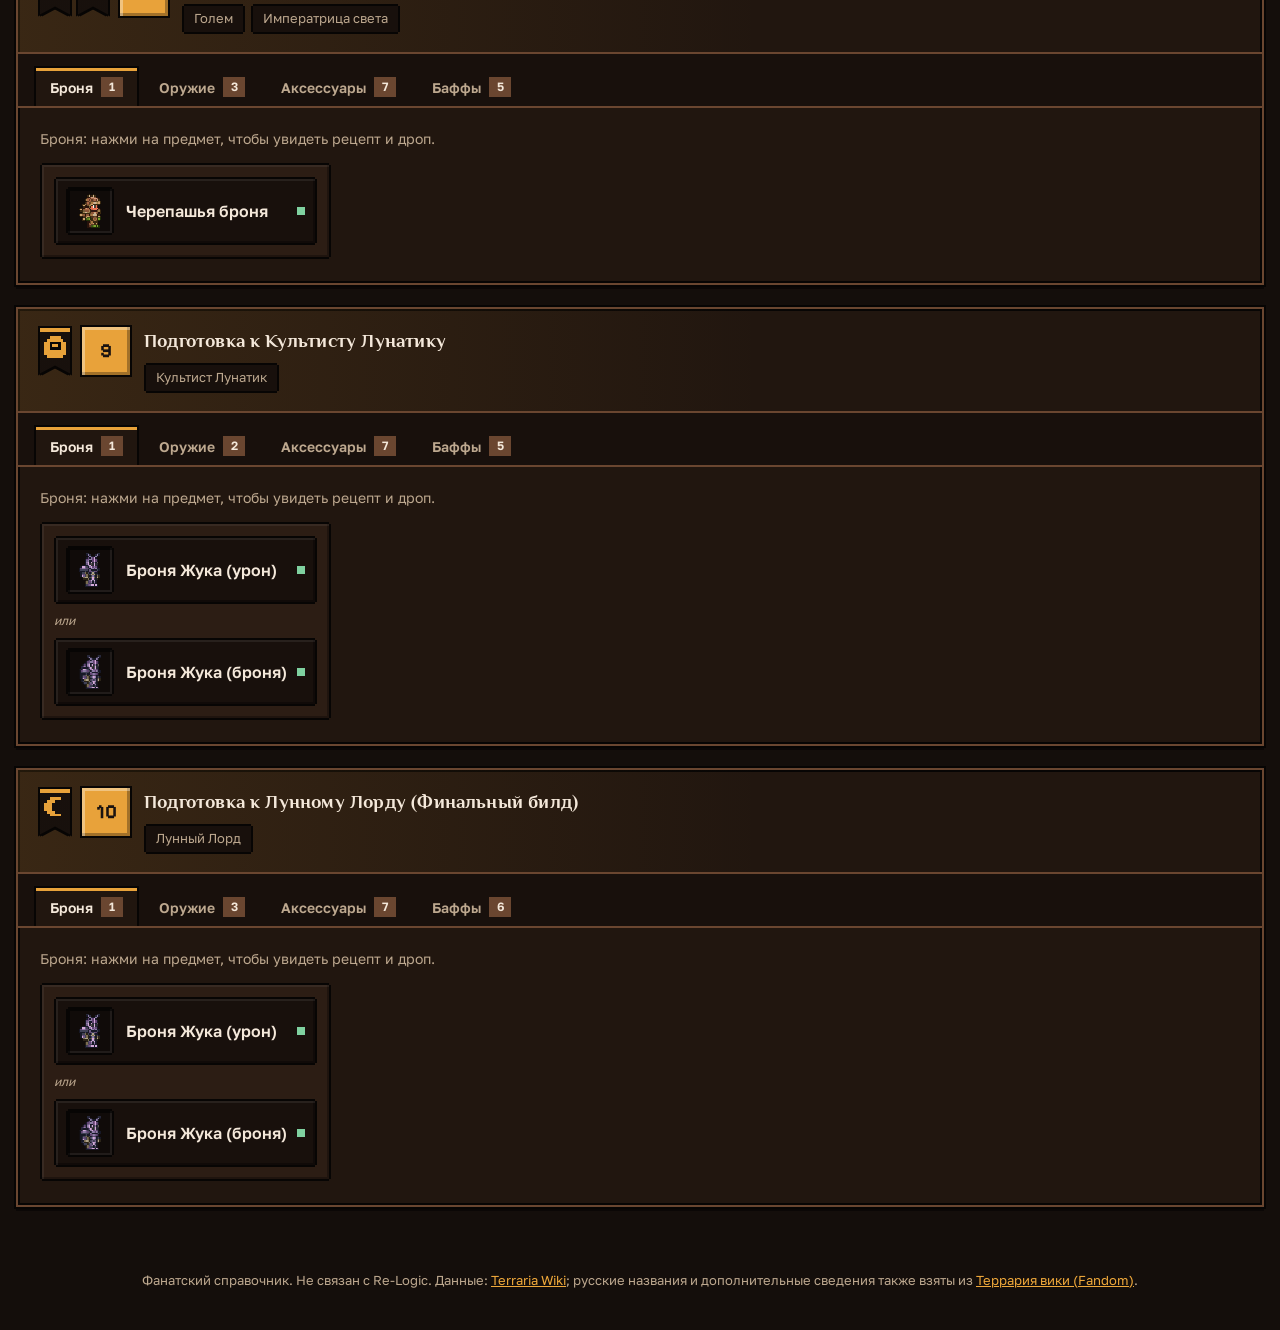
==== commit ce5d1a08: "Add files via upload" ====
--- a/index.html
+++ b/index.html
@@ -4,12 +4,12 @@
   <meta charset="utf-8">
   <meta name="viewport" content="width=device-width, initial-scale=1">
   <title>terraria builds</title>
-  <link rel="icon" type="image/jpeg" href="images/zenit-icon.jpg">
-  <link rel="apple-touch-icon" href="images/zenit-icon.jpg">
+  <link rel="icon" type="image/png" href="images/zenit-icon.png">
+  <link rel="apple-touch-icon" href="images/zenit-icon.png">
   <meta name="description" content="Билды по классам для подготовки к боссам Terraria: броня, оружие, аксессуары и баффы, с рецептами и дропом.">
   <link rel="preconnect" href="https://fonts.googleapis.com">
   <link rel="preconnect" href="https://fonts.gstatic.com" crossorigin>
-  <link href="https://fonts.googleapis.com/css2?family=Unbounded:wght@500;700&family=Golos+Text:wght@400;500;600&display=swap" rel="stylesheet">
+  <link href="https://fonts.googleapis.com/css2?family=Unbounded:wght@500;700&family=Golos+Text:wght@400;500;600&family=Philosopher:wght@700&family=Pixelify+Sans:wght@600;700&display=swap" rel="stylesheet">
   <link rel="stylesheet" href="css/style.css">
 </head>
 <body>
--- a/css/style.css
+++ b/css/style.css
@@ -326,6 +326,24 @@
 .item-btn.preview:hover { transform: none; border-color: var(--line); }
 .ed-section-title { margin: 0; font-size: 13px; text-transform: uppercase; letter-spacing: .05em; color: var(--cls); }
 
+/* ---------- редактор этапов (только владелец) ---------- */
+.stage-class-tabs { display: flex; gap: 8px; flex-wrap: wrap; }
+.stg-card { gap: 10px; }
+.stg-head { display: flex; align-items: center; gap: 10px; }
+.stg-head .stage-num { flex: 0 0 auto; }
+.stg-title { flex: 1 1 auto; min-width: 0; font-size: 16px; }
+.stg-meta { display: flex; align-items: center; justify-content: space-between; gap: 8px; flex-wrap: wrap; }
+.stg-actions { display: flex; gap: 6px; flex-wrap: wrap; }
+.stg-actions .ed-btn:disabled { opacity: .4; cursor: default; }
+.stg-bosses { display: grid; gap: 6px; grid-template-columns: repeat(auto-fill, minmax(170px, 1fr)); }
+.stg-boss {
+  display: flex; align-items: center; gap: 8px; cursor: pointer;
+  padding: 6px 10px; border: var(--bw, 2px) solid var(--line); border-radius: var(--radius-sm);
+  background: var(--panel); font-size: 14px; color: var(--text);
+}
+.stg-boss input { accent-color: var(--cls); margin: 0; }
+.stg-boss:has(input:checked) { border-color: var(--cls); }
+
 /* ---------- appearance designer (owner only) ----------
    Панель использует собственные цвета, чтобы оставаться читаемой,
    даже если выбрать неудачные цвета самого сайта. */
@@ -413,3 +431,275 @@
 .alt-adder { margin-top: 8px; }
 .alt-form { display: flex; flex-wrap: wrap; gap: 6px; align-items: center; }
 .alt-form .ed-input { flex: 1 1 180px; min-width: 0; }
+
+/* =====================================================================
+   v5: ПИКСЕЛЬНЫЙ СТИЛЬ (body.px) И ТЕМЫ ПО КЛАССАМ (body.ct)
+   Всё ниже включается классами на <body>. Если в 🎨 → «Макет» выключить
+   оба пункта, этих классов нет и сайт выглядит как раньше.
+   ===================================================================== */
+@property --bg { syntax: "<color>"; inherits: true; initial-value: #15110e; }
+@property --panel { syntax: "<color>"; inherits: true; initial-value: #211a15; }
+@property --panel-2 { syntax: "<color>"; inherits: true; initial-value: #2b221c; }
+@property --line { syntax: "<color>"; inherits: true; initial-value: #3f3229; }
+@property --text { syntax: "<color>"; inherits: true; initial-value: #f1e7d6; }
+@property --muted { syntax: "<color>"; inherits: true; initial-value: #b9a88f; }
+@property --accent { syntax: "<color>"; inherits: true; initial-value: #e9b44c; }
+@property --cls { syntax: "<color>"; inherits: true; initial-value: #e9b44c; }
+
+:root {
+  --font-px: "Philosopher", "Golos Text", var(--font-head);   /* заголовки: читаемый фэнтезийный */
+  --font-num: "Pixelify Sans", var(--font-px);                 /* только цифры этапов */
+  --font-px-title: var(--font-px);
+  --px-shadow: 0 4px 0 rgba(0, 0, 0, 0.45);
+}
+
+/* ---------- цветовые темы классов ---------- */
+body.ct {
+  --c-melee: #e8a23a; --c-magic: #a98bff; --c-summoner: #2fd8b8; --c-ranged: #e8c25a;
+  transition: --bg .5s ease, --panel .5s ease, --panel-2 .5s ease, --line .5s ease,
+    --text .5s ease, --muted .5s ease, --accent .5s ease, --cls .5s ease;
+}
+/* Воин: сталь, янтарь, бронзово-красный */
+body.ct[data-class="melee"] {
+  --bg: #140e0b; --panel: #21160f; --panel-2: #2c1d14; --line: #6a4630;
+  --text: #f4e8da; --muted: #bda88f; --accent: #f0a93b; --cls: #e8a23a;
+  --cls-2: #c4482c; --steel: #9aa7b5;
+}
+/* Маг: сине-фиолетовый, звёздное свечение */
+body.ct[data-class="magic"] {
+  --bg: #0c0a1e; --panel: #171335; --panel-2: #211b49; --line: #4a3f99;
+  --text: #ebe8ff; --muted: #aaa4dc; --accent: #b49bff; --cls: #a98bff;
+  --cls-2: #4cc3ff; --steel: #8d86c9;
+}
+/* Призыватель: бирюза и джунгли */
+body.ct[data-class="summoner"] {
+  --bg: #06161a; --panel: #0d2a2c; --panel-2: #143a39; --line: #2d8372;
+  --text: #e2fbf3; --muted: #92cbbb; --accent: #4ff0cb; --cls: #2fd8b8;
+  --cls-2: #8bd24a; --steel: #6fb8a6;
+}
+/* Стрелок: песочное золото и оружейная сталь */
+body.ct[data-class="ranged"] {
+  --bg: #15110a; --panel: #262013; --panel-2: #33291a; --line: #7d6a38;
+  --text: #f7edd3; --muted: #c9b98f; --accent: #f0cc66; --cls: #e8c25a;
+  --cls-2: #8d97a1; --steel: #8d97a1;
+}
+body.ct .class-btn[data-cls="melee"] { --cls: var(--c-melee); }
+body.ct .class-btn[data-cls="magic"] { --cls: var(--c-magic); }
+body.ct .class-btn[data-cls="summoner"] { --cls: var(--c-summoner); }
+body.ct .class-btn[data-cls="ranged"] { --cls: var(--c-ranged); }
+
+/* атмосфера за контентом */
+body.ct::before, body.ct::after { content: ""; position: fixed; inset: 0; z-index: -1; pointer-events: none; }
+body.ct[data-class="melee"]::before {
+  background:
+    radial-gradient(900px 420px at 88% 108%, rgba(220, 90, 40, .20), transparent 70%),
+    radial-gradient(700px 320px at 8% -8%, rgba(150, 165, 180, .10), transparent 70%);
+}
+body.ct[data-class="magic"]::before {
+  background:
+    radial-gradient(1px 1px at 20px 30px, rgba(255, 255, 255, .9), transparent),
+    radial-gradient(1.5px 1.5px at 120px 80px, rgba(205, 190, 255, .9), transparent),
+    radial-gradient(1px 1px at 70px 150px, rgba(255, 255, 255, .7), transparent),
+    radial-gradient(1px 1px at 170px 20px, rgba(150, 210, 255, .8), transparent),
+    radial-gradient(900px 500px at 80% 0%, rgba(110, 80, 220, .20), transparent 70%),
+    radial-gradient(700px 400px at 5% 100%, rgba(60, 150, 230, .12), transparent 70%);
+  background-size: 200px 200px, 200px 200px, 200px 200px, 200px 200px, 100% 100%, 100% 100%;
+  background-repeat: repeat, repeat, repeat, repeat, no-repeat, no-repeat;
+}
+body.ct[data-class="magic"]::after {
+  background:
+    radial-gradient(1.5px 1.5px at 40px 110px, rgba(255, 255, 255, .95), transparent),
+    radial-gradient(1px 1px at 150px 60px, rgba(190, 170, 255, .9), transparent),
+    radial-gradient(1px 1px at 100px 190px, rgba(160, 225, 255, .9), transparent);
+  background-size: 230px 230px;
+  animation: px-twinkle 5s ease-in-out infinite alternate;
+}
+@keyframes px-twinkle { from { opacity: .25; } to { opacity: 1; } }
+body.ct[data-class="summoner"]::before {
+  background:
+    radial-gradient(800px 500px at 15% 105%, rgba(47, 216, 184, .18), transparent 70%),
+    radial-gradient(600px 400px at 92% 0%, rgba(110, 200, 70, .12), transparent 70%);
+}
+body.ct[data-class="ranged"]::before {
+  background:
+    radial-gradient(700px 300px at 80% -5%, rgba(232, 194, 90, .14), transparent 70%),
+    linear-gradient(180deg, transparent 55%, rgba(232, 194, 90, .08));
+}
+
+/* ---------- цвета редкости (для рамки при наведении) ---------- */
+.item-btn[data-rarity="-1"] { --rar: #828282; }
+.item-btn[data-rarity="0"]  { --rar: #ffffff; }
+.item-btn[data-rarity="1"]  { --rar: #9696ff; }
+.item-btn[data-rarity="2"]  { --rar: #96ff96; }
+.item-btn[data-rarity="3"]  { --rar: #ffc896; }
+.item-btn[data-rarity="4"]  { --rar: #ff9696; }
+.item-btn[data-rarity="5"]  { --rar: #ff96ff; }
+.item-btn[data-rarity="6"]  { --rar: #d2a0ff; }
+.item-btn[data-rarity="7"]  { --rar: #96ff0a; }
+.item-btn[data-rarity="8"]  { --rar: #ffff0a; }
+.item-btn[data-rarity="9"]  { --rar: #05c8ff; }
+.item-btn[data-rarity="10"] { --rar: #ff2864; }
+.item-btn[data-rarity="11"] { --rar: #b40aff; }
+
+/* ---------- пиксельный стиль ---------- */
+body.px {
+  --px-edge: color-mix(in srgb, var(--bg) 35%, #000);
+  --px-hi: color-mix(in srgb, var(--line) 60%, #fff);
+  --cell: color-mix(in srgb, var(--bg) 72%, var(--panel));
+  --cell-deep: color-mix(in srgb, var(--bg) 82%, #000);
+}
+body.px .brand-text strong, body.px .hero h1, body.px .modal-head h2 { font-family: var(--font-px); }
+body.px .stage-num { font-family: var(--font-num); }
+body.px .stage-title { font-family: var(--font-px-title); letter-spacing: .01em; }
+body.px .eyebrow, body.px .modal-section h3, body.px .ed-section-title { font-family: var(--font-body); font-weight: 700; }
+
+body.px .topbar { border-bottom-width: max(var(--bw), 2px); box-shadow: 0 3px 0 rgba(0, 0, 0, .35); }
+body.px .stage, body.px .hero, body.px .modal {
+  border-radius: 0; border-width: max(var(--bw), 2px);
+  box-shadow: 0 0 0 2px var(--px-edge), inset 0 0 0 2px var(--px-edge), var(--px-shadow);
+}
+
+/* кнопки классов */
+body.px .class-btn {
+  --pxc: var(--px-edge);
+  border: 0; border-radius: 0; margin: 2px; padding: 8px 14px;
+  background: var(--cell); color: var(--text);
+  font-family: var(--font-body); font-weight: 600; font-size: 14px;
+  box-shadow: 0 -2px 0 0 var(--pxc), 0 2px 0 0 var(--pxc), -2px 0 0 0 var(--pxc), 2px 0 0 0 var(--pxc),
+    inset 2px 2px 0 0 rgba(255, 255, 255, .08), inset -2px -2px 0 0 rgba(0, 0, 0, .4);
+  transition: transform .12s steps(2);
+}
+body.px .class-btn:hover { --pxc: var(--cls); transform: translateY(-2px); }
+body.px .class-btn[aria-current="page"] {
+  background: var(--cls); color: #1a1310;
+  box-shadow: 0 -2px 0 0 var(--pxc), 0 2px 0 0 var(--pxc), -2px 0 0 0 var(--pxc), 2px 0 0 0 var(--pxc),
+    inset 2px 2px 0 0 rgba(255, 255, 255, .35), inset -2px -2px 0 0 rgba(0, 0, 0, .3);
+}
+body.px .class-btn[aria-current="page"]:hover { --pxc: var(--px-edge); }
+body.px .class-dot { border-radius: 0; }
+
+/* номер этапа и значки боссов */
+body.px .stage-num {
+  width: 48px; height: 48px; border-radius: 0; font-size: 20px; color: #1a1310;
+  box-shadow: 0 0 0 2px var(--px-edge), inset 3px 3px 0 rgba(255, 255, 255, .35), inset -3px -3px 0 rgba(0, 0, 0, .3);
+}
+.stage-lead { display: flex; align-items: center; gap: 12px; }
+.stage-banners { display: flex; gap: 8px; align-items: flex-start; }
+.stage-banner {
+  display: block;
+  filter: drop-shadow(2px 0 0 var(--px-edge, #0a0806)) drop-shadow(-2px 0 0 var(--px-edge, #0a0806))
+    drop-shadow(0 -2px 0 var(--px-edge, #0a0806)) drop-shadow(0 2px 0 var(--px-edge, #0a0806));
+}
+.stage-banner-in {
+  display: grid; place-items: center; width: 30px; height: 46px; padding-bottom: 8px;
+  background: linear-gradient(var(--fband, var(--cls)) 0 4px, var(--fb, var(--cell, #1a1410)) 4px);
+  clip-path: polygon(0 0, 100% 0, 100% 100%, 50% calc(100% - 8px), 0 100%);
+}
+.stage-banner svg, .stage-banner img { width: 22px; height: 22px; image-rendering: pixelated; object-fit: contain; }
+.stage-banner svg .g1 { fill: var(--fm, var(--cls)); }
+.stage-banner svg .g2 { fill: var(--fd, rgba(8, 6, 5, .85)); }
+body.px .boss-chip {
+  border: 0; border-radius: 0; margin: 2px; background: var(--cell);
+  box-shadow: 0 -2px 0 0 var(--px-edge), 0 2px 0 0 var(--px-edge), -2px 0 0 0 var(--px-edge), 2px 0 0 0 var(--px-edge);
+}
+
+/* вкладки категорий */
+body.px .build-tabs { gap: 4px; border-bottom-width: max(var(--bw), 2px); background: var(--cell); }
+body.px .build-tab {
+  border-radius: 0; border: 2px solid transparent; border-bottom: 0; padding: 9px 14px 8px;
+  font-family: var(--font-body); font-weight: 600; font-size: 14px;
+}
+body.px .build-tab:hover { background: color-mix(in srgb, var(--cls) 10%, transparent); }
+body.px .build-tab[aria-selected="true"] { background: var(--panel); border-color: var(--px-edge); box-shadow: inset 0 3px 0 0 var(--cls); }
+body.px .count { border-radius: 0; font-family: var(--font-body); font-size: 12px; }
+
+/* ячейки инвентаря */
+body.px .entry {
+  border: 0; border-radius: 0; margin: 2px; background: var(--panel-2);
+  box-shadow: 0 -2px 0 0 var(--px-edge), 0 2px 0 0 var(--px-edge), -2px 0 0 0 var(--px-edge), 2px 0 0 0 var(--px-edge),
+    inset 2px 2px 0 0 rgba(255, 255, 255, .06), inset -2px -2px 0 0 rgba(0, 0, 0, .3);
+}
+body.px .add-entry { outline: 2px dashed var(--line); outline-offset: -6px; }
+body.px .item-btn {
+  --pxc: var(--px-edge);
+  border: 0; border-radius: 0; margin: 2px; width: calc(100% - 4px); padding: 8px 10px;
+  background: var(--cell);
+  box-shadow: 0 -2px 0 0 var(--pxc), 0 2px 0 0 var(--pxc), -2px 0 0 0 var(--pxc), 2px 0 0 0 var(--pxc),
+    inset 2px 2px 0 0 rgba(255, 255, 255, .07), inset -2px -2px 0 0 rgba(0, 0, 0, .35);
+  transition: transform .12s steps(3), box-shadow .12s;
+}
+body.px .item-btn:hover {
+  --pxc: var(--rar, var(--cls));
+  transform: translateY(-3px);
+  box-shadow: 0 -2px 0 0 var(--pxc), 0 2px 0 0 var(--pxc), -2px 0 0 0 var(--pxc), 2px 0 0 0 var(--pxc),
+    inset 0 0 0 2px color-mix(in srgb, var(--pxc) 35%, transparent),
+    0 6px 0 0 rgba(0, 0, 0, .35), 0 0 14px 0 color-mix(in srgb, var(--pxc) 45%, transparent);
+}
+body.px .item-btn.preview:hover { transform: none; --pxc: var(--px-edge); }
+body.px .item-btn:focus-visible { outline: 2px solid var(--rar, var(--cls)); outline-offset: 3px; }
+body.px .img-slot {
+  width: 44px; height: 44px; flex: 0 0 44px; margin: 2px 4px 2px 2px; border: 0; border-radius: 0;
+  display: grid; place-items: center; background: var(--cell-deep);
+  box-shadow: 0 -2px 0 0 var(--px-edge), 0 2px 0 0 var(--px-edge), -2px 0 0 0 var(--px-edge), 2px 0 0 0 var(--px-edge),
+    inset 2px 2px 0 0 rgba(0, 0, 0, .55), inset -2px -2px 0 0 rgba(255, 255, 255, .07);
+}
+body.px .item-btn[data-rarity] .img-slot { box-shadow: 0 -2px 0 0 var(--px-edge), 0 2px 0 0 var(--px-edge), -2px 0 0 0 var(--px-edge), 2px 0 0 0 var(--px-edge),
+    inset 0 0 0 2px color-mix(in srgb, var(--rar) 40%, transparent), inset 2px 2px 0 0 rgba(0, 0, 0, .5); }
+body.px .img-slot.has-img { background: var(--cell-deep); }
+body.px .img-slot { position: relative; }
+body.px .img-slot img { position: absolute; inset: 0; width: 100%; height: 100%; padding: 5px; object-fit: contain; image-rendering: pixelated; }
+body.px .img-slot:not(.has-img)::before {
+  content: attr(data-ph); font-family: var(--font-body); font-weight: 700; font-size: 18px;
+  color: color-mix(in srgb, var(--muted) 45%, transparent);
+}
+body.px .status-dot { border-radius: 0; }
+
+/* окна */
+body.px .modal-close, body.px .recipe, body.px .ingredient, body.px .badge, body.px .source-block, body.px .ed-card { border-radius: 0; }
+body.px .modal-head, body.px .modal-body { background: transparent; }
+
+@media (max-width: 640px) {
+  .stage-banner:nth-child(n+3) { display: none; }
+  .stage-banner-in { width: 24px; height: 38px; }
+  .stage-banner svg, .stage-banner img { width: 18px; height: 18px; }
+  body.px .stage-num { width: 40px; height: 40px; font-size: 16px; }
+  .stage-lead { gap: 8px; }
+}
+@media (prefers-reduced-motion: reduce) {
+  body.ct, body.ct::after, body.px .item-btn, body.px .class-btn { transition: none; animation: none; }
+}
+
+/* ---------- редактор флагов и положения картинки ---------- */
+.dz-flags { display: grid; grid-template-columns: repeat(auto-fill, minmax(52px, 1fr)); gap: 8px; }
+.dz-flag { display: grid; place-items: center; padding: 8px 4px; cursor: pointer; background: var(--dz-panel); border: 1px solid var(--dz-line); border-radius: 8px; }
+.dz-flag:hover { border-color: var(--dz-accent); }
+.dz-flag.on { outline: 2px solid var(--dz-accent); border-color: var(--dz-accent); }
+.dz-flag-edit { display: flex; gap: 16px; align-items: flex-start; flex-wrap: wrap; }
+.dz-flag-big { width: 80px; height: 120px; flex: 0 0 80px; }
+.dz-flag-big { overflow: hidden; pointer-events: none; }
+.dz-flag-big .stage-banner { display: inline-block; width: max-content; transform: scale(2.2); transform-origin: 0 0; margin: 4px; }
+.dz-pix { display: grid; grid-template-columns: repeat(8, 1fr); gap: 2px; width: 216px; touch-action: none; user-select: none; }
+.dz-cell { aspect-ratio: 1; border: 1px solid var(--dz-line); cursor: crosshair; }
+.dz-cell.e { background: #15120f; }
+.dz-cell.m { background: var(--fm, var(--cls, #e8a23a)); }
+.dz-cell.d { background: var(--fd, #0a0806); outline: 1px dashed rgba(255, 255, 255, .35); outline-offset: -3px; }
+.ed-fit { display: grid; gap: 8px; }
+.ed-range { width: 100%; accent-color: var(--cls); }
+.ed-fitrow { display: flex; gap: 10px; align-items: center; }
+.ed-fitrow output { min-width: 52px; text-align: right; }
+
+/* добавление и удаление флагов на этапе (режим владельца) */
+.stage-banners { flex-wrap: wrap; }
+.flag-wrap { position: relative; display: block; }
+.flag-x, .flag-reset {
+  width: 20px; height: 20px; padding: 0; display: grid; place-items: center; cursor: pointer; font-size: 14px; line-height: 1;
+  background: var(--panel); color: var(--text); border: 2px solid var(--px-edge, var(--line)); border-radius: 0;
+}
+.flag-x { position: absolute; top: -9px; right: -9px; z-index: 2; }
+.flag-x:hover { background: #b33; color: #fff; }
+.flag-reset:hover { border-color: var(--cls); }
+.flag-add {
+  align-self: center; max-width: 92px; font: inherit; font-size: 12px; color: var(--text); background: var(--cell, var(--panel-2));
+  border: 2px dashed var(--line); border-radius: 0; padding: 4px; cursor: pointer;
+}
+.flag-add:hover { border-color: var(--cls); }
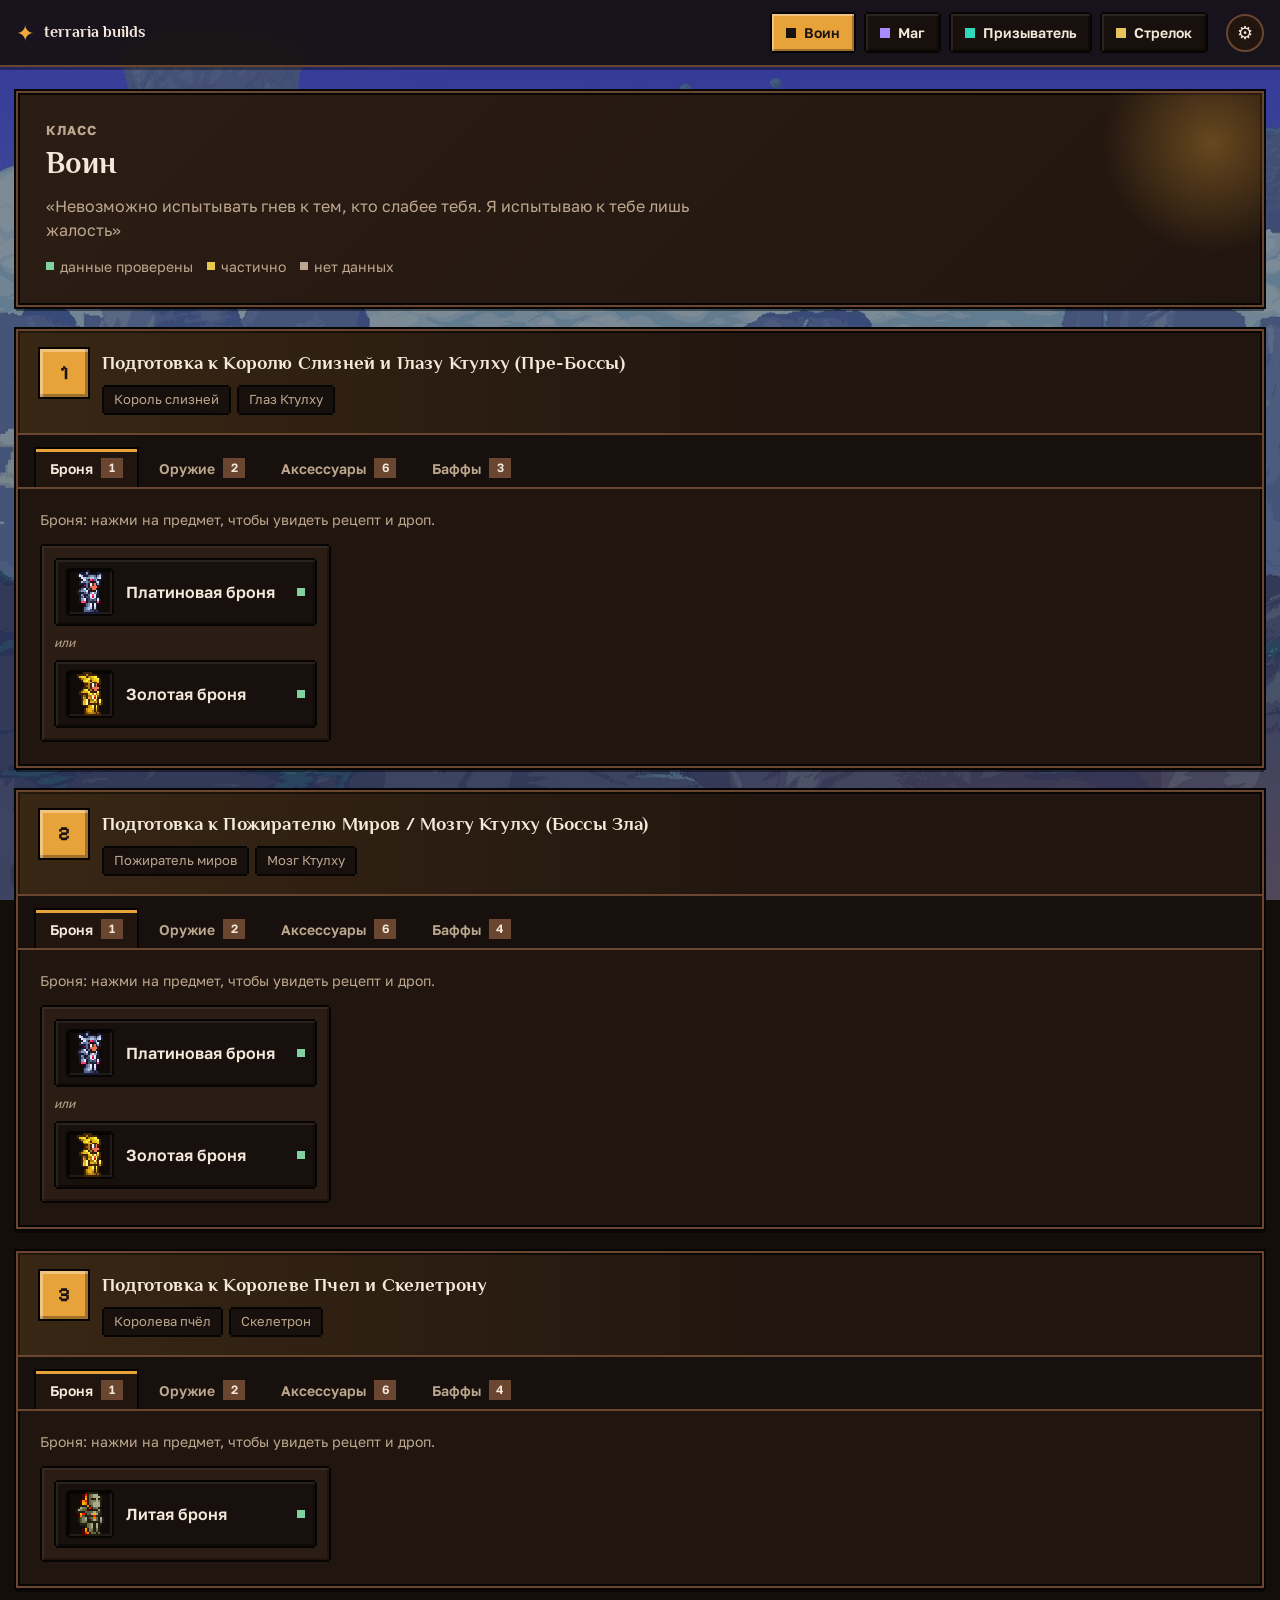
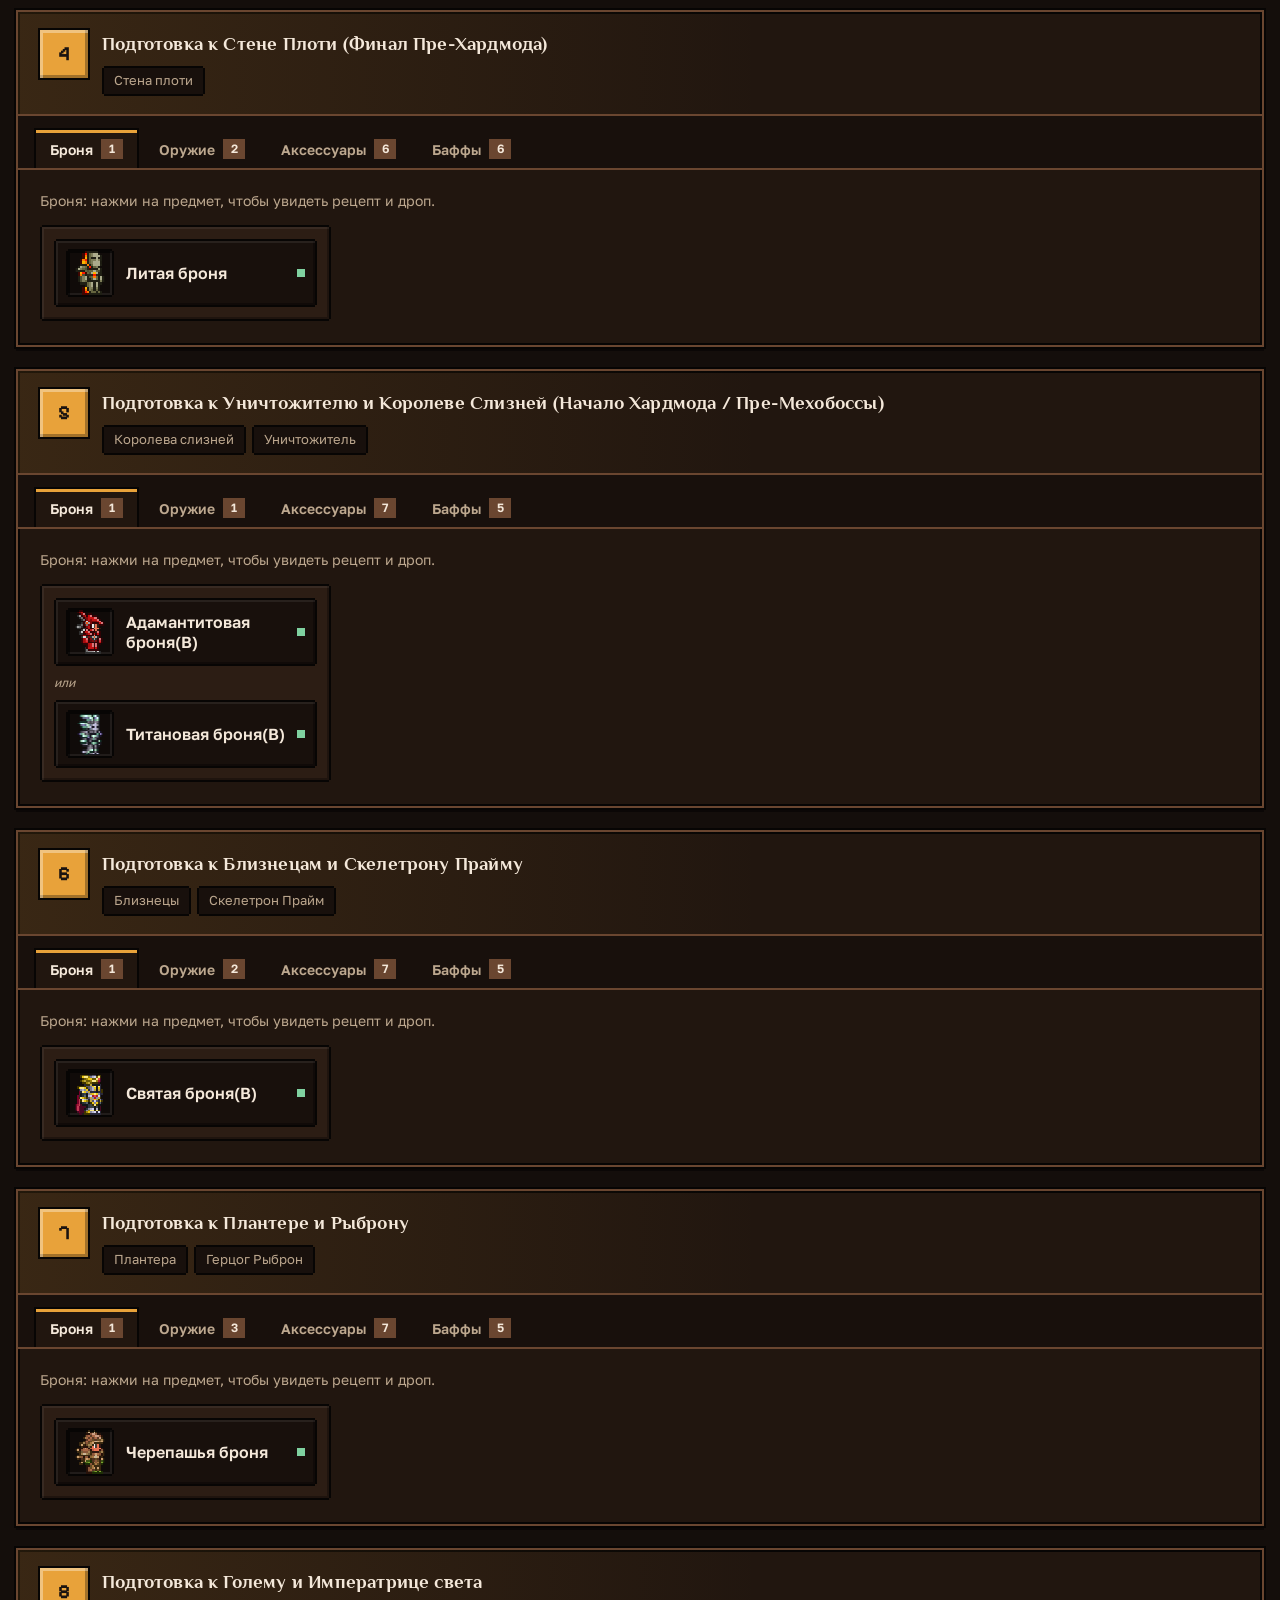
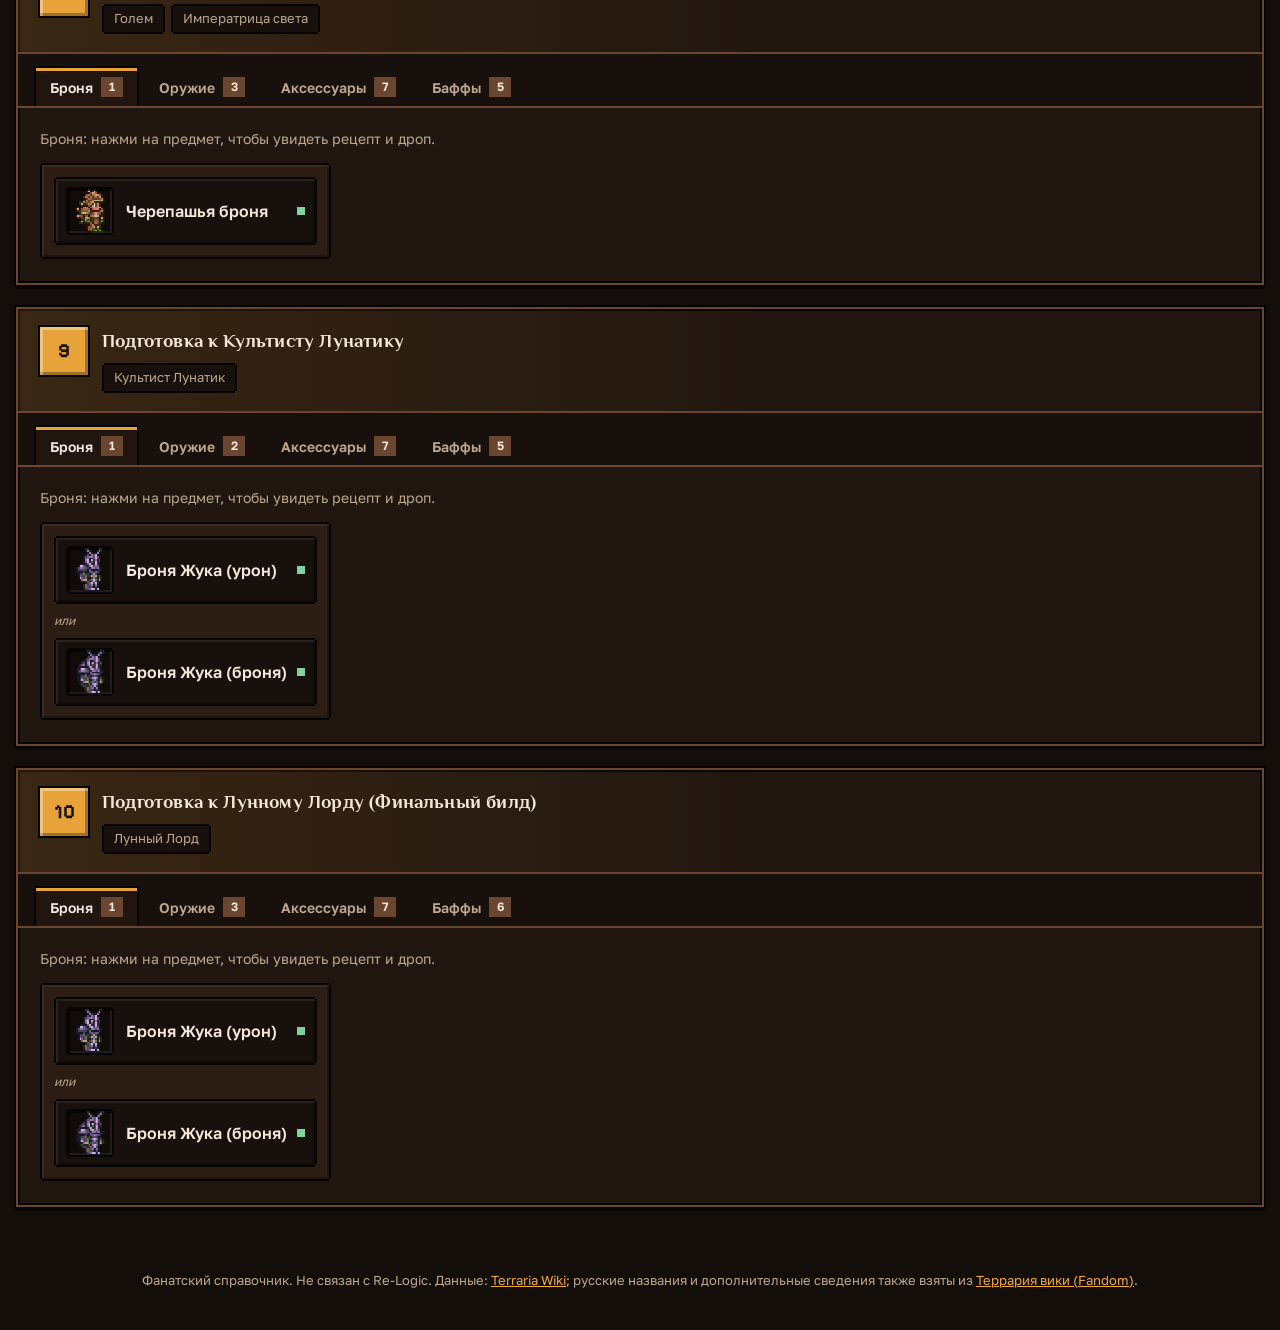
==== commit 7ced3c8d: "SEO: robots.txt, sitemap.xml, llms.txt, мета-теги и README Co-Authored-By: Claude Haiku 5.5 <noreply" ====
--- a/index.html
+++ b/index.html
@@ -3,10 +3,19 @@
 <head>
   <meta charset="utf-8">
   <meta name="viewport" content="width=device-width, initial-scale=1">
-  <title>terraria builds</title>
+  <title>Билды для боссов Terraria: броня, оружие, аксессуары | Terraria Builds</title>
+  <meta name="description" content="Билды по классам для подготовки к боссам Terraria: какая броня, оружие, аксессуары и баффы нужны перед каждым боссом, с рецептами и дропом. Воин, маг, призыватель, стрелок.">
+  <meta name="robots" content="index, follow">
+  <link rel="canonical" href="https://anoba-sss.github.io/terraria-builds/">
+  <meta property="og:type" content="website">
+  <meta property="og:site_name" content="Terraria Builds">
+  <meta property="og:title" content="Билды для боссов Terraria: броня, оружие, аксессуары">
+  <meta property="og:description" content="Билды по классам для подготовки к боссам Terraria, с рецептами и дропом.">
+  <meta property="og:url" content="https://anoba-sss.github.io/terraria-builds/">
+  <meta property="og:image" content="https://anoba-sss.github.io/terraria-builds/images/zenit-icon.png">
+  <meta name="theme-color" content="#1b1410">
   <link rel="icon" type="image/png" href="images/zenit-icon.png">
   <link rel="apple-touch-icon" href="images/zenit-icon.png">
-  <meta name="description" content="Билды по классам для подготовки к боссам Terraria: броня, оружие, аксессуары и баффы, с рецептами и дропом.">
   <link rel="preconnect" href="https://fonts.googleapis.com">
   <link rel="preconnect" href="https://fonts.gstatic.com" crossorigin>
   <link href="https://fonts.googleapis.com/css2?family=Unbounded:wght@500;700&family=Golos+Text:wght@400;500;600&family=Philosopher:wght@700&family=Pixelify+Sans:wght@600;700&display=swap" rel="stylesheet">
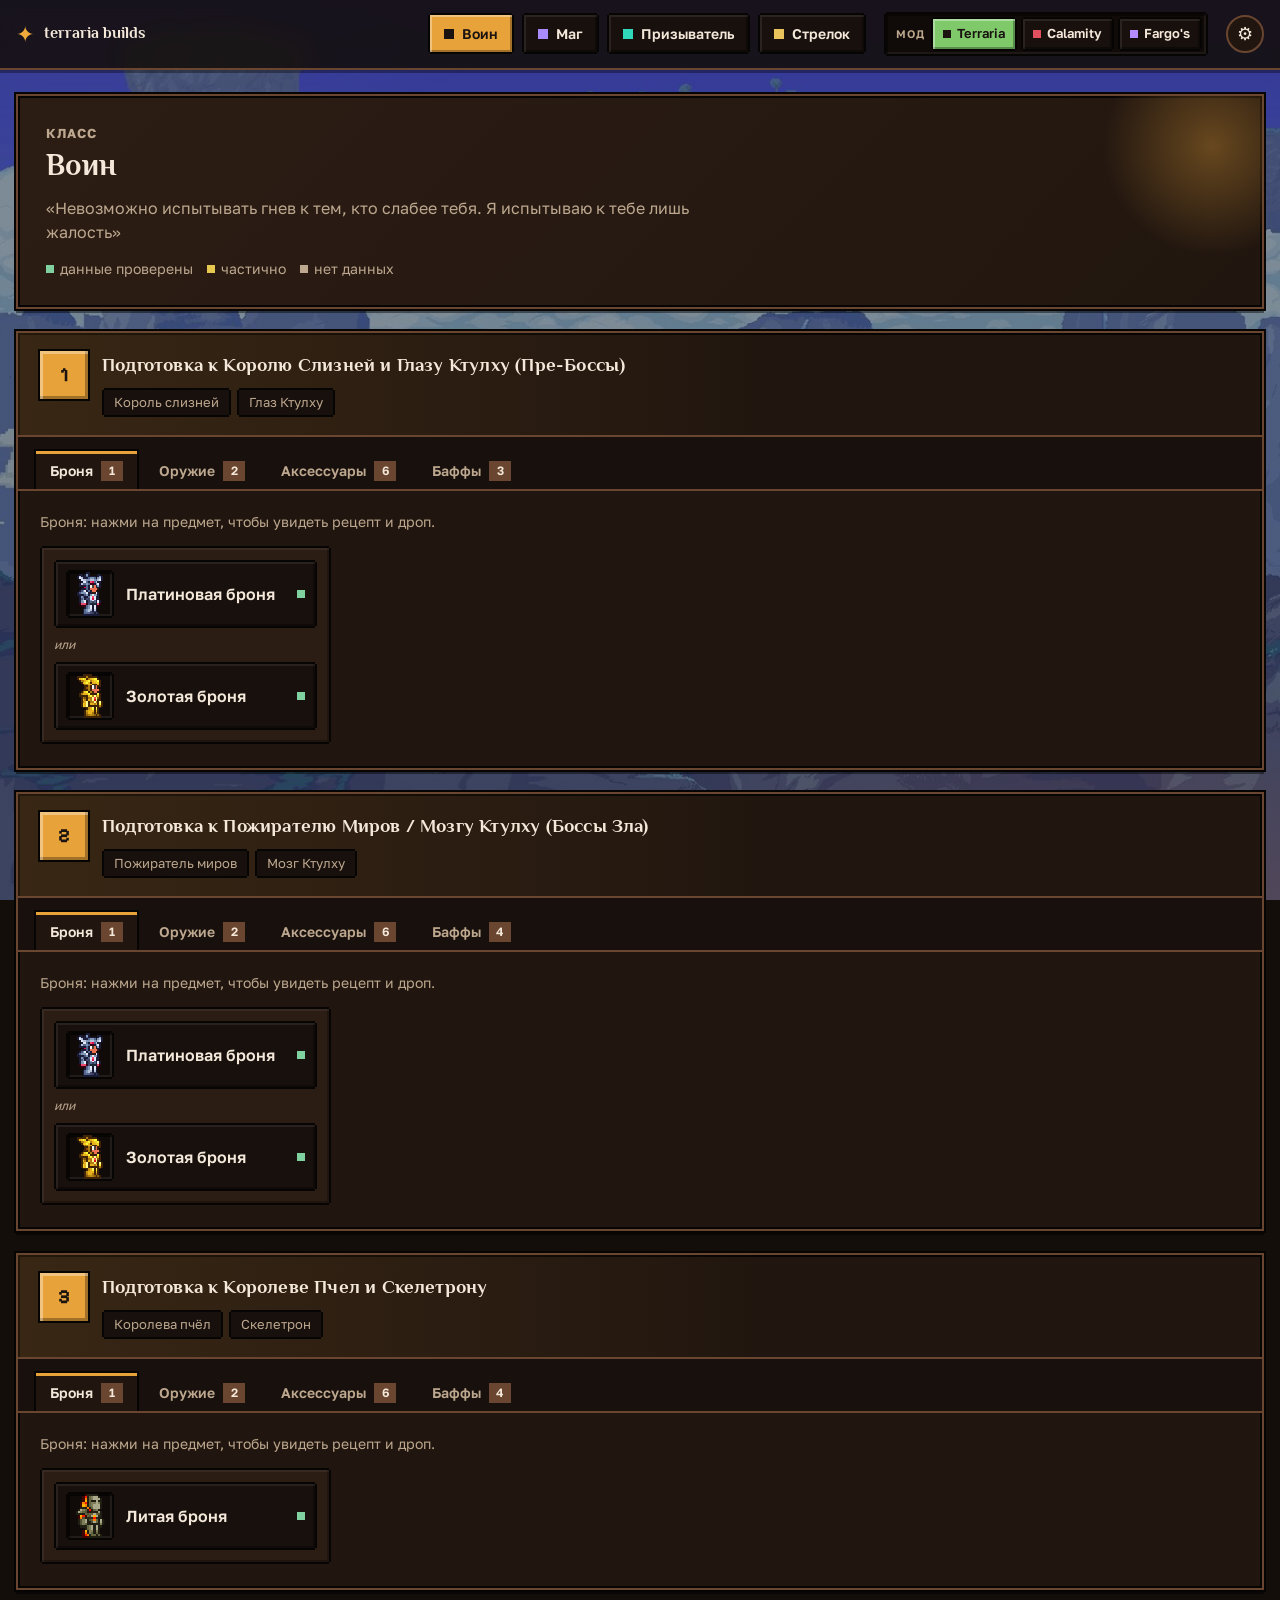
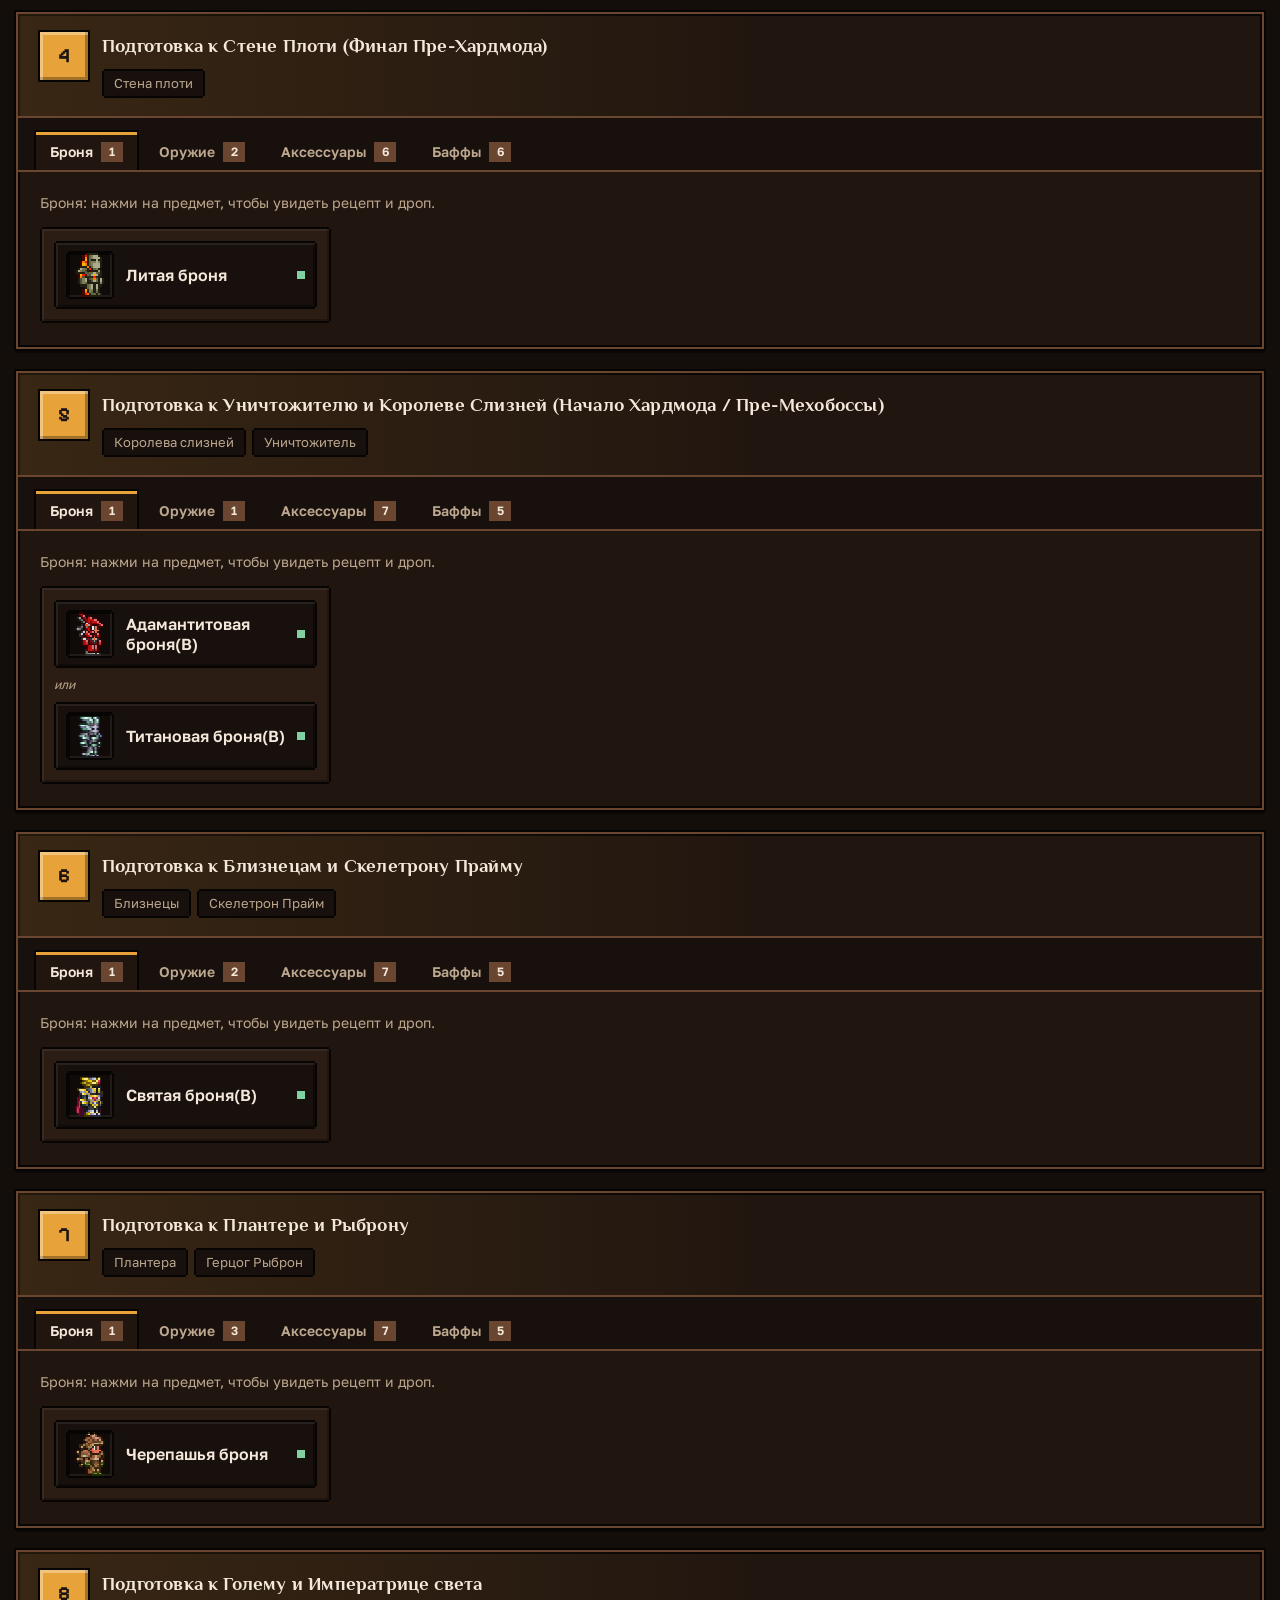
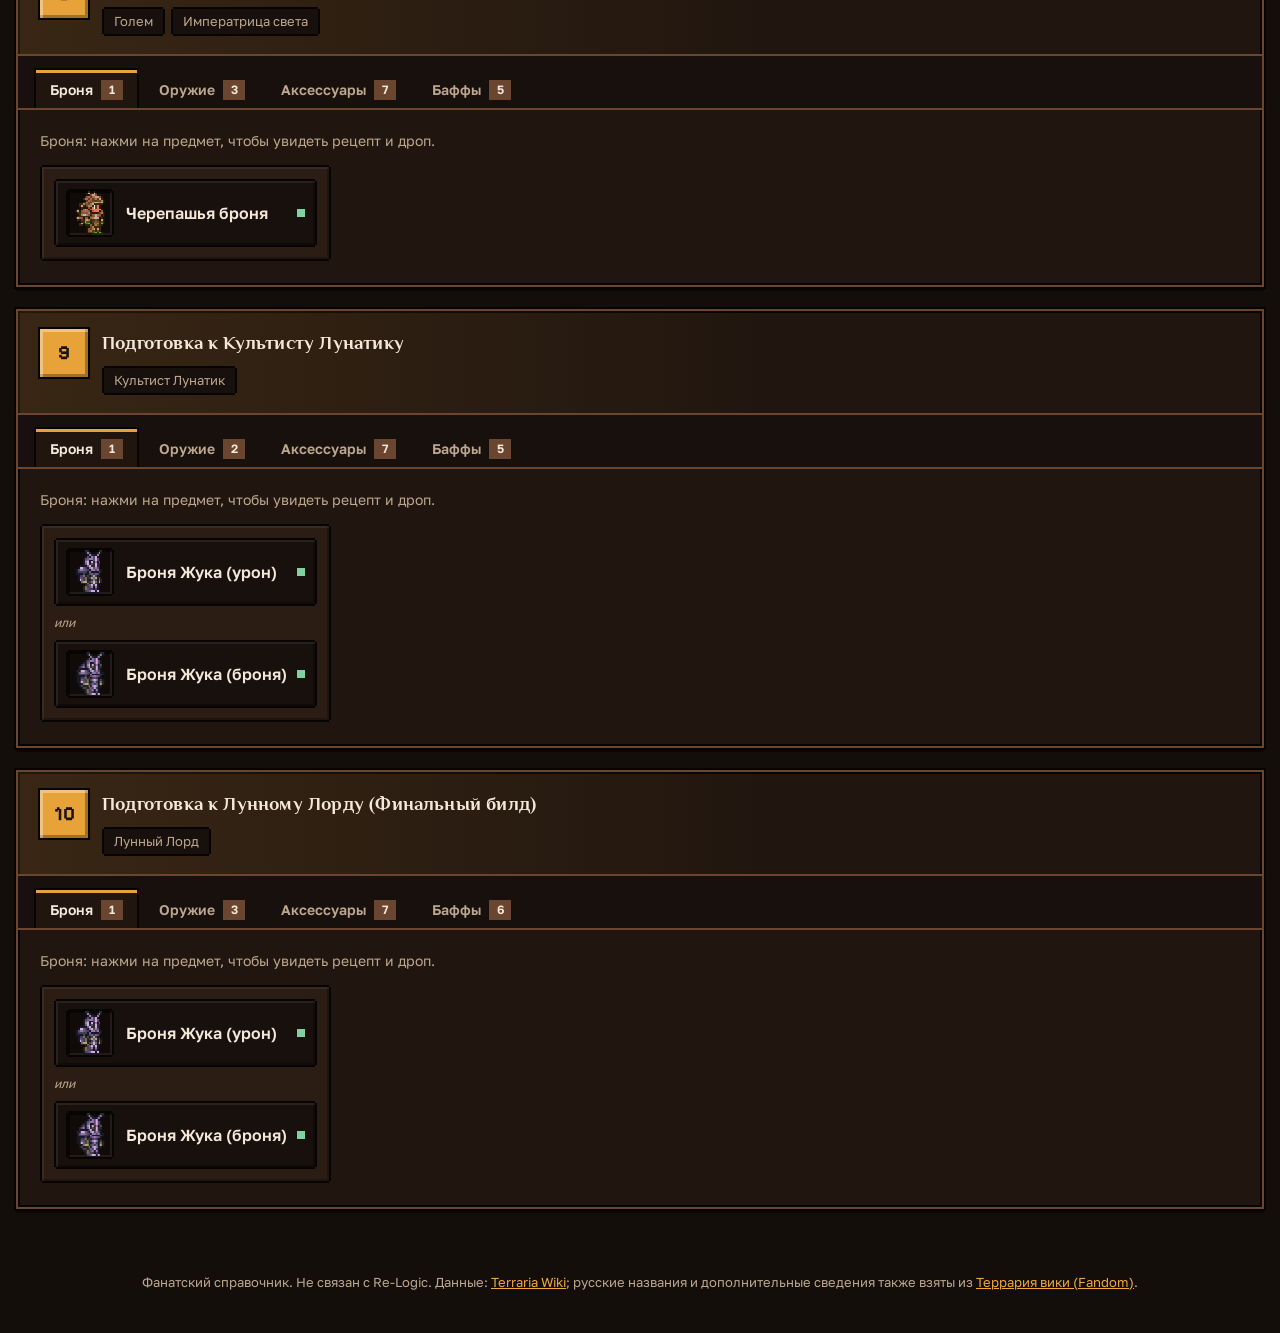
==== commit 0b562f18: "Add files via upload" ====
--- a/index.html
+++ b/index.html
@@ -5,14 +5,30 @@
   <meta name="viewport" content="width=device-width, initial-scale=1">
   <title>Билды для боссов Terraria: броня, оружие, аксессуары | Terraria Builds</title>
   <meta name="description" content="Билды по классам для подготовки к боссам Terraria: какая броня, оружие, аксессуары и баффы нужны перед каждым боссом, с рецептами и дропом. Воин, маг, призыватель, стрелок.">
-  <meta name="robots" content="index, follow">
+  <meta name="robots" content="index, follow, max-image-preview:large">
   <link rel="canonical" href="https://anoba-sss.github.io/terraria-builds/">
   <meta property="og:type" content="website">
   <meta property="og:site_name" content="Terraria Builds">
   <meta property="og:title" content="Билды для боссов Terraria: броня, оружие, аксессуары">
   <meta property="og:description" content="Билды по классам для подготовки к боссам Terraria, с рецептами и дропом.">
   <meta property="og:url" content="https://anoba-sss.github.io/terraria-builds/">
-  <meta property="og:image" content="https://anoba-sss.github.io/terraria-builds/images/zenit-icon.png">
+  <meta property="og:image" content="https://anoba-sss.github.io/terraria-builds/images/6.jpg">
+  <meta property="og:image:width" content="1920">
+  <meta property="og:image:height" content="1280">
+  <meta property="og:locale" content="ru_RU">
+  <meta name="twitter:card" content="summary_large_image">
+  <meta name="twitter:title" content="Билды для боссов Terraria: броня, оружие, аксессуары">
+  <meta name="twitter:image" content="https://anoba-sss.github.io/terraria-builds/images/6.jpg">
+  <script type="application/ld+json">
+  {
+    "@context": "https://schema.org",
+    "@type": "WebSite",
+    "name": "Terraria Builds",
+    "url": "https://anoba-sss.github.io/terraria-builds/",
+    "inLanguage": "ru",
+    "description": "Билды по классам для подготовки к боссам Terraria: броня, оружие, аксессуары, баффы, рецепты и дроп."
+  }
+  </script>
   <meta name="theme-color" content="#1b1410">
   <link rel="icon" type="image/png" href="images/zenit-icon.png">
   <link rel="apple-touch-icon" href="images/zenit-icon.png">
@@ -37,6 +53,16 @@
 
   <main class="container" id="app">
     <noscript>Для работы сайта нужен JavaScript.</noscript>
+    <section class="seo-fallback">
+      <h1>Билды для боссов Terraria</h1>
+      <p>Справочник по подготовке к боссам Terraria: какая броня, оружие, аксессуары и баффы нужны перед каждым боссом, с рецептами и информацией о дропе.</p>
+      <ul>
+        <li><a href="#magic">Маг</a>: билды перед боссами, оружие и броня мага</li>
+        <li><a href="#melee">Воин</a>: билды перед боссами, ближний бой, броня и аксессуары воина</li>
+        <li><a href="#summoner">Призыватель</a>: билды перед боссами, миньоны и броня призывателя</li>
+        <li><a href="#ranged">Стрелок</a>: билды перед боссами, дальнобойное оружие и броня стрелка</li>
+      </ul>
+    </section>
   </main>
 
   <div class="modal-root" id="modal-root" hidden></div>
@@ -45,6 +71,7 @@
     Фанатский справочник. Не связан с Re-Logic. Данные: <a href="https://terraria.wiki.gg/ru/" target="_blank" rel="noopener noreferrer">Terraria Wiki</a>; русские названия и дополнительные сведения также взяты из <a href="https://terraria-game.fandom.com/ru/wiki/%D0%A2%D0%B5%D1%80%D1%80%D0%B0%D1%80%D0%B8%D1%8F_%D0%B2%D0%B8%D0%BA%D0%B8" target="_blank" rel="noopener noreferrer">Террария вики (Fandom)</a>.
   </footer>
 
+  <script src="js/mods.js"></script>
   <script src="js/app.js"></script>
 </body>
 </html>
--- a/css/style.css
+++ b/css/style.css
@@ -703,3 +703,8 @@
   border: 2px dashed var(--line); border-radius: 0; padding: 4px; cursor: pointer;
 }
 .flag-add:hover { border-color: var(--cls); }
+
+/* Текст для поисковых роботов и на время загрузки скриптов (заменяется приложением) */
+.seo-fallback { max-width: 760px; margin: 24px auto; padding: 0 16px; line-height: 1.6; }
+.seo-fallback h1 { font-size: 1.6rem; margin: 0 0 12px; }
+.seo-fallback ul { padding-left: 1.2em; }
